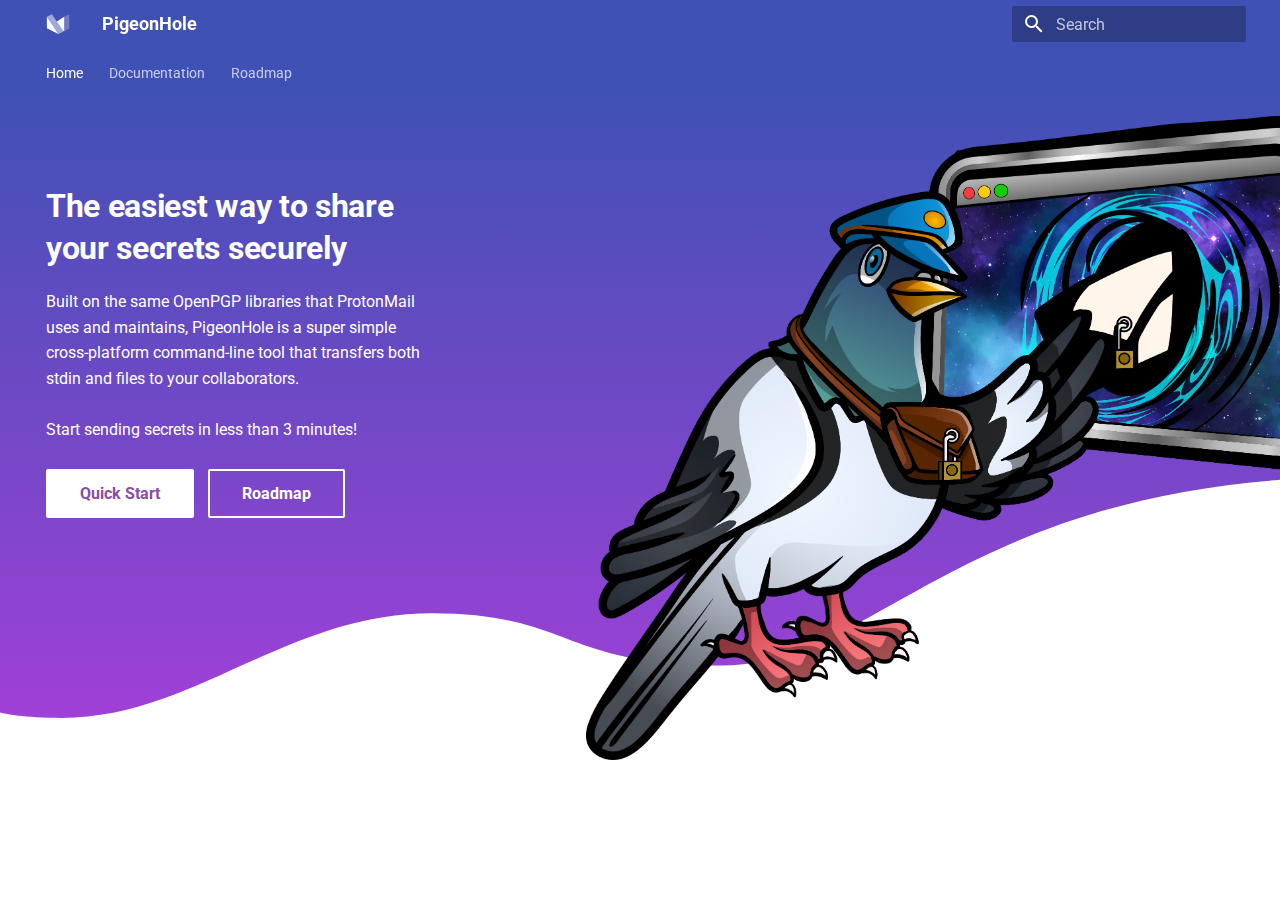
==== docs/index.html @ 8242bdcc "make publish" ====
<!doctype html><html lang=en class=no-js> <head><meta charset=utf-8><meta name=viewport content="width=device-width,initial-scale=1"><meta name=description content="Built on the same OpenPGP libraries that ProtonMail uses and maintains, PigeonHole is a super simple cross-platform command-line tool that transfers both stdin and files to your collaborators"><meta name=author content="Plane Sailing"><link href=https://test.pigeono.io/ rel=canonical><link rel=icon href=assets/favicon.png><meta name=generator content="mkdocs-1.3.0, mkdocs-material-8.3.5"><title>Sending secrets securely - PigeonHole</title><link rel=stylesheet href=assets/stylesheets/main.4a0965b7.min.css><link rel=preconnect href=https://fonts.gstatic.com crossorigin><link rel=stylesheet href="https://fonts.googleapis.com/css?family=Roboto:300,300i,400,400i,700,700i%7CRoboto+Mono:400,400i,700,700i&display=fallback"><style>:root{--md-text-font:"Roboto";--md-code-font:"Roboto Mono"}</style><script>__md_scope=new URL(".",location),__md_get=(e,_=localStorage,t=__md_scope)=>JSON.parse(_.getItem(t.pathname+"."+e)),__md_set=(e,_,t=localStorage,a=__md_scope)=>{try{t.setItem(a.pathname+"."+e,JSON.stringify(_))}catch(e){}}</script><script type=text/javascript>
  window.smartlook||(function(d) {
    var o=smartlook=function(){ o.api.push(arguments)},h=d.getElementsByTagName('head')[0];
    var c=d.createElement('script');o.api=new Array();c.async=true;c.type='text/javascript';
    c.charset='utf-8';c.src='https://web-sdk.smartlook.com/recorder.js';h.appendChild(c);
    })(document);
    smartlook('init', '8b5bb633013332c08c1abd576a83f036fb7fc806', { region: 'eu' });
</script><link rel=stylesheet href=overrides/assets/stylesheets/main.82a244a8.min.css></head> <body dir=ltr> <script>var palette=__md_get("__palette");if(palette&&"object"==typeof palette.color)for(var key of Object.keys(palette.color))document.body.setAttribute("data-md-color-"+key,palette.color[key])</script> <input class=md-toggle data-md-toggle=drawer type=checkbox id=__drawer autocomplete=off> <input class=md-toggle data-md-toggle=search type=checkbox id=__search autocomplete=off> <label class=md-overlay for=__drawer></label> <div data-md-component=skip> </div> <div data-md-component=announce> </div> <header class=md-header data-md-component=header> <nav class="md-header__inner md-grid" aria-label=Header> <a href=. title=PigeonHole class="md-header__button md-logo" aria-label=PigeonHole data-md-component=logo> <svg xmlns=http://www.w3.org/2000/svg viewbox="0 0 89 89"> <path d=M3.136,17.387l0,42.932l42.932,21.467l-42.932,-64.399Z /> <path d=M21.91,8l42.933,64.398l-18.775,9.388l-42.932,-64.399l18.774,-9.387Z style="fill-opacity: 0.5"/> <path d=M67.535,17.387l-27.262,18.156l21.878,32.818l5.384,2.691l0,-53.665Z /> <path d=M67.535,17.387l0,53.666l18.774,-9.388l0,-53.665l-18.774,9.387Z style="fill-opacity: 0.25"/> </svg> </a> <label class="md-header__button md-icon" for=__drawer> <svg xmlns=http://www.w3.org/2000/svg viewbox="0 0 24 24"><path d="M3 6h18v2H3V6m0 5h18v2H3v-2m0 5h18v2H3v-2Z"/></svg> </label> <div class=md-header__title data-md-component=header-title> <div class=md-header__ellipsis> <div class=md-header__topic> <span class=md-ellipsis> PigeonHole </span> </div> <div class=md-header__topic data-md-component=header-topic> <span class=md-ellipsis> Sending secrets securely </span> </div> </div> </div> <form class=md-header__option data-md-component=palette> </form> <label class="md-header__button md-icon" for=__search> <svg xmlns=http://www.w3.org/2000/svg viewbox="0 0 24 24"><path d="M9.5 3A6.5 6.5 0 0 1 16 9.5c0 1.61-.59 3.09-1.56 4.23l.27.27h.79l5 5-1.5 1.5-5-5v-.79l-.27-.27A6.516 6.516 0 0 1 9.5 16 6.5 6.5 0 0 1 3 9.5 6.5 6.5 0 0 1 9.5 3m0 2C7 5 5 7 5 9.5S7 14 9.5 14 14 12 14 9.5 12 5 9.5 5Z"/></svg> </label> <div class=md-search data-md-component=search role=dialog> <label class=md-search__overlay for=__search></label> <div class=md-search__inner role=search> <form class=md-search__form name=search> <input type=text class=md-search__input name=query aria-label=Search placeholder=Search autocapitalize=off autocorrect=off autocomplete=off spellcheck=false data-md-component=search-query required> <label class="md-search__icon md-icon" for=__search> <svg xmlns=http://www.w3.org/2000/svg viewbox="0 0 24 24"><path d="M9.5 3A6.5 6.5 0 0 1 16 9.5c0 1.61-.59 3.09-1.56 4.23l.27.27h.79l5 5-1.5 1.5-5-5v-.79l-.27-.27A6.516 6.516 0 0 1 9.5 16 6.5 6.5 0 0 1 3 9.5 6.5 6.5 0 0 1 9.5 3m0 2C7 5 5 7 5 9.5S7 14 9.5 14 14 12 14 9.5 12 5 9.5 5Z"/></svg> <svg xmlns=http://www.w3.org/2000/svg viewbox="0 0 24 24"><path d="M20 11v2H8l5.5 5.5-1.42 1.42L4.16 12l7.92-7.92L13.5 5.5 8 11h12Z"/></svg> </label> <nav class=md-search__options aria-label=Search> <a href=javascript:void(0) class="md-search__icon md-icon" aria-label=Share data-clipboard data-clipboard-text data-md-component=search-share tabindex=-1> <svg xmlns=http://www.w3.org/2000/svg viewbox="0 0 24 24"><path d="M18 16.08c-.76 0-1.44.3-1.96.77L8.91 12.7c.05-.23.09-.46.09-.7 0-.24-.04-.47-.09-.7l7.05-4.11c.54.5 1.25.81 2.04.81a3 3 0 0 0 3-3 3 3 0 0 0-3-3 3 3 0 0 0-3 3c0 .24.04.47.09.7L8.04 9.81C7.5 9.31 6.79 9 6 9a3 3 0 0 0-3 3 3 3 0 0 0 3 3c.79 0 1.5-.31 2.04-.81l7.12 4.15c-.05.21-.08.43-.08.66 0 1.61 1.31 2.91 2.92 2.91 1.61 0 2.92-1.3 2.92-2.91A2.92 2.92 0 0 0 18 16.08Z"/></svg> </a> <button type=reset class="md-search__icon md-icon" aria-label=Clear tabindex=-1> <svg xmlns=http://www.w3.org/2000/svg viewbox="0 0 24 24"><path d="M19 6.41 17.59 5 12 10.59 6.41 5 5 6.41 10.59 12 5 17.59 6.41 19 12 13.41 17.59 19 19 17.59 13.41 12 19 6.41Z"/></svg> </button> </nav> <div class=md-search__suggest data-md-component=search-suggest></div> </form> <div class=md-search__output> <div class=md-search__scrollwrap data-md-scrollfix> <div class=md-search-result data-md-component=search-result> <div class=md-search-result__meta> Initializing search </div> <ol class=md-search-result__list></ol> </div> </div> </div> </div> </div> </nav> </header> <div class=md-container data-md-component=container> <nav class=md-tabs aria-label=Tabs data-md-component=tabs> <div class="md-tabs__inner md-grid"> <ul class=md-tabs__list> <li class=md-tabs__item> <a href=. class="md-tabs__link md-tabs__link--active"> Home </a> </li> <li class=md-tabs__item> <a href=documentation/quick-start/ class=md-tabs__link> Documentation </a> </li> <li class=md-tabs__item> <a href=roadmap/v1/ class=md-tabs__link> Roadmap </a> </li> </ul> </div> </nav> <style>.md-header{position:initial}.md-main__inner{margin:0}.md-content{display:none}@media screen and (min-width:60em){.md-sidebar--secondary{display:none}}@media screen and (min-width:76.25em){.md-sidebar--primary{display:none}}</style> <section class=mdx-container> <div class="md-grid md-typeset"> <div class=mdx-hero> <div class=mdx-hero__image> <img src=assets/images/landing_page.png alt width=1659 height=1200 draggable=false> </div> <div class=mdx-hero__content> <h1>The easiest way to share your secrets securely</h1> <p>Built on the same OpenPGP libraries that ProtonMail uses and maintains, PigeonHole is a super simple cross-platform command-line tool that transfers both stdin and files to your collaborators. <br><br>Start sending secrets in less than 3 minutes!</p> <a href=documentation/quick-start/ title="Quick Start & Install" class="md-button md-button--primary"> Quick Start </a> <a href=roadmap/ title="Roadmap for MVP" class=md-button> Roadmap </a> </div> </div> <!-- <h2>Hello</h2> --> </div> <div> </div> </section> <main class=md-main data-md-component=main> <div class="md-main__inner md-grid"> <div class="md-sidebar md-sidebar--primary" data-md-component=sidebar data-md-type=navigation> <div class=md-sidebar__scrollwrap> <div class=md-sidebar__inner> <nav class="md-nav md-nav--primary md-nav--lifted" aria-label=Navigation data-md-level=0> <label class=md-nav__title for=__drawer> <a href=. title=PigeonHole class="md-nav__button md-logo" aria-label=PigeonHole data-md-component=logo> <svg xmlns=http://www.w3.org/2000/svg viewbox="0 0 89 89"> <path d=M3.136,17.387l0,42.932l42.932,21.467l-42.932,-64.399Z /> <path d=M21.91,8l42.933,64.398l-18.775,9.388l-42.932,-64.399l18.774,-9.387Z style="fill-opacity: 0.5"/> <path d=M67.535,17.387l-27.262,18.156l21.878,32.818l5.384,2.691l0,-53.665Z /> <path d=M67.535,17.387l0,53.666l18.774,-9.388l0,-53.665l-18.774,9.387Z style="fill-opacity: 0.25"/> </svg> </a> PigeonHole </label> <ul class=md-nav__list data-md-scrollfix> <li class="md-nav__item md-nav__item--active"> <input class="md-nav__toggle md-toggle" data-md-toggle=toc type=checkbox id=__toc> <a href=. class="md-nav__link md-nav__link--active"> Home </a> </li> <li class="md-nav__item md-nav__item--nested"> <input class="md-nav__toggle md-toggle" data-md-toggle=__nav_2 type=checkbox id=__nav_2> <label class=md-nav__link for=__nav_2> Documentation <span class="md-nav__icon md-icon"></span> </label> <nav class=md-nav aria-label=Documentation data-md-level=1> <label class=md-nav__title for=__nav_2> <span class="md-nav__icon md-icon"></span> Documentation </label> <ul class=md-nav__list data-md-scrollfix> <li class=md-nav__item> <a href=documentation/quick-start/ class=md-nav__link> Quick Start & Install </a> </li> <li class="md-nav__item md-nav__item--section md-nav__item--nested"> <input class="md-nav__toggle md-toggle" data-md-toggle=__nav_2_2 type=checkbox id=__nav_2_2> <label class=md-nav__link for=__nav_2_2> Configuration <span class="md-nav__icon md-icon"></span> </label> <nav class=md-nav aria-label=Configuration data-md-level=2> <label class=md-nav__title for=__nav_2_2> <span class="md-nav__icon md-icon"></span> Configuration </label> <ul class=md-nav__list data-md-scrollfix> <li class=md-nav__item> <a href=documentation/configuration/overview/ class=md-nav__link> Overview </a> </li> </ul> </nav> </li> <li class="md-nav__item md-nav__item--section md-nav__item--nested"> <input class="md-nav__toggle md-toggle" data-md-toggle=__nav_2_3 type=checkbox id=__nav_2_3> <label class=md-nav__link for=__nav_2_3> Security <span class="md-nav__icon md-icon"></span> </label> <nav class=md-nav aria-label=Security data-md-level=2> <label class=md-nav__title for=__nav_2_3> <span class="md-nav__icon md-icon"></span> Security </label> <ul class=md-nav__list data-md-scrollfix> <li class=md-nav__item> <a href=security/ class=md-nav__link> Security Architecture </a> </li> <li class=md-nav__item> <a href=documentation/configuration/authentication/ class=md-nav__link> Authentication </a> </li> </ul> </nav> </li> </ul> </nav> </li> <li class="md-nav__item md-nav__item--nested"> <input class="md-nav__toggle md-toggle" data-md-toggle=__nav_3 type=checkbox id=__nav_3> <label class=md-nav__link for=__nav_3> Roadmap <span class="md-nav__icon md-icon"></span> </label> <nav class=md-nav aria-label=Roadmap data-md-level=1> <label class=md-nav__title for=__nav_3> <span class="md-nav__icon md-icon"></span> Roadmap </label> <ul class=md-nav__list data-md-scrollfix> <li class=md-nav__item> <a href=roadmap/v1/ class=md-nav__link> Version 1.0.0 </a> </li> <li class=md-nav__item> <a href=roadmap/v2/ class=md-nav__link> Version 2.0.0 </a> </li> </ul> </nav> </li> </ul> </nav> </div> </div> </div> <div class="md-sidebar md-sidebar--secondary" data-md-component=sidebar data-md-type=toc> <div class=md-sidebar__scrollwrap> <div class=md-sidebar__inner> <nav class="md-nav md-nav--secondary" aria-label="Table of contents"> </nav> </div> </div> </div> <div class=md-content data-md-component=content> <article class="md-content__inner md-typeset"> </article> </div> </div> <a href=# class="md-top md-icon" data-md-component=top hidden> <svg xmlns=http://www.w3.org/2000/svg viewbox="0 0 24 24"><path d="M13 20h-2V8l-5.5 5.5-1.42-1.42L12 4.16l7.92 7.92-1.42 1.42L13 8v12Z"/></svg> Back to top </a> </main> </div> <div class=md-dialog data-md-component=dialog> <div class="md-dialog__inner md-typeset"></div> </div> <script id=__config type=application/json>{"base": ".", "features": ["content.code.annotate", "content.tooltips", "navigation.indexes", "navigation.sections", "navigation.tabs", "navigation.top", "navigation.tracking", "search.highlight", "search.share", "search.suggest", "toc.follow"], "search": "assets/javascripts/workers/search.85cb4492.min.js", "translations": {"clipboard.copied": "Copied to clipboard", "clipboard.copy": "Copy to clipboard", "search.config.lang": "en", "search.config.pipeline": "trimmer, stopWordFilter", "search.config.separator": "[\\s\\-]+", "search.placeholder": "Search", "search.result.more.one": "1 more on this page", "search.result.more.other": "# more on this page", "search.result.none": "No matching documents", "search.result.one": "1 matching document", "search.result.other": "# matching documents", "search.result.placeholder": "Type to start searching", "search.result.term.missing": "Missing", "select.version.title": "Select version"}}</script> <script src=assets/javascripts/bundle.431f3d41.min.js></script> <script src=overrides/assets/javascripts/bundle.1ff6d521.min.js></script> </body> </html>
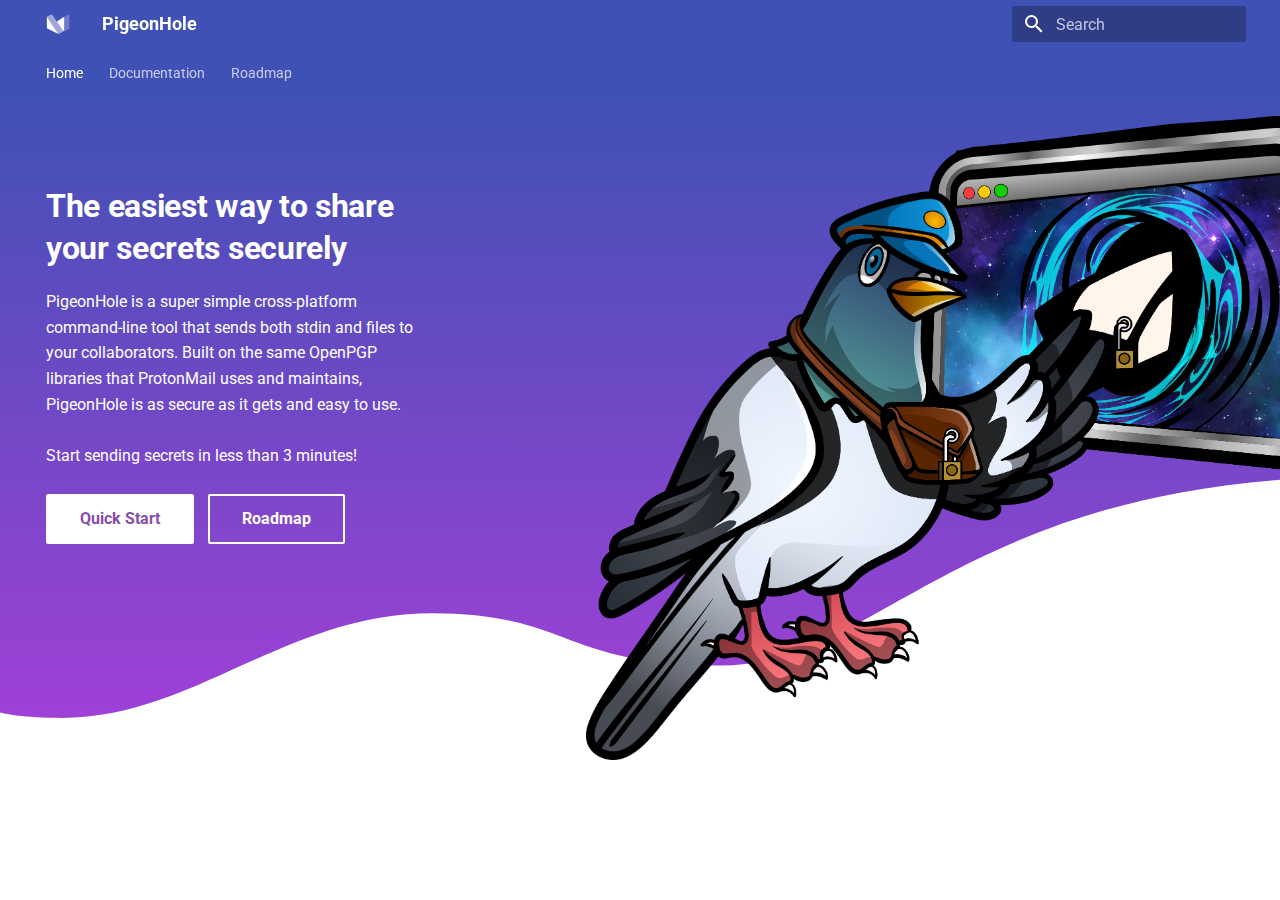
==== commit 03efc6c4: "make publish" ====
--- a/docs/index.html
+++ b/docs/index.html
@@ -1,8 +1,8 @@
-<!doctype html><html lang=en class=no-js> <head><meta charset=utf-8><meta name=viewport content="width=device-width,initial-scale=1"><meta name=description content="Built on the same OpenPGP libraries that ProtonMail uses and maintains, PigeonHole is a super simple cross-platform command-line tool that transfers both stdin and files to your collaborators"><meta name=author content="Plane Sailing"><link href=https://test.pigeono.io/ rel=canonical><link rel=icon href=assets/favicon.png><meta name=generator content="mkdocs-1.3.0, mkdocs-material-8.3.5"><title>Sending secrets securely - PigeonHole</title><link rel=stylesheet href=assets/stylesheets/main.4a0965b7.min.css><link rel=preconnect href=https://fonts.gstatic.com crossorigin><link rel=stylesheet href="https://fonts.googleapis.com/css?family=Roboto:300,300i,400,400i,700,700i%7CRoboto+Mono:400,400i,700,700i&display=fallback"><style>:root{--md-text-font:"Roboto";--md-code-font:"Roboto Mono"}</style><script>__md_scope=new URL(".",location),__md_get=(e,_=localStorage,t=__md_scope)=>JSON.parse(_.getItem(t.pathname+"."+e)),__md_set=(e,_,t=localStorage,a=__md_scope)=>{try{t.setItem(a.pathname+"."+e,JSON.stringify(_))}catch(e){}}</script><script type=text/javascript>
+<!doctype html><html lang=en class=no-js> <head><meta charset=utf-8><meta name=viewport content="width=device-width,initial-scale=1"><meta name=description content="PigeonHole is a super simple cross-platform command-line tool that sends both stdin and files to your collaborators. Built on the same OpenPGP libraries that ProtonMail uses and maintains, PigeonHole is as secure as it gets and easy to use"><meta name=author content="Plane Sailing"><link href=https://test.pigeono.io/ rel=canonical><link rel=icon href=assets/favicon.png><meta name=generator content="mkdocs-1.3.0, mkdocs-material-8.3.5"><title>Sending secrets securely - PigeonHole</title><link rel=stylesheet href=assets/stylesheets/main.4a0965b7.min.css><link rel=preconnect href=https://fonts.gstatic.com crossorigin><link rel=stylesheet href="https://fonts.googleapis.com/css?family=Roboto:300,300i,400,400i,700,700i%7CRoboto+Mono:400,400i,700,700i&display=fallback"><style>:root{--md-text-font:"Roboto";--md-code-font:"Roboto Mono"}</style><script>__md_scope=new URL(".",location),__md_get=(e,_=localStorage,t=__md_scope)=>JSON.parse(_.getItem(t.pathname+"."+e)),__md_set=(e,_,t=localStorage,a=__md_scope)=>{try{t.setItem(a.pathname+"."+e,JSON.stringify(_))}catch(e){}}</script><script type=text/javascript>
   window.smartlook||(function(d) {
     var o=smartlook=function(){ o.api.push(arguments)},h=d.getElementsByTagName('head')[0];
     var c=d.createElement('script');o.api=new Array();c.async=true;c.type='text/javascript';
     c.charset='utf-8';c.src='https://web-sdk.smartlook.com/recorder.js';h.appendChild(c);
     })(document);
     smartlook('init', '8b5bb633013332c08c1abd576a83f036fb7fc806', { region: 'eu' });
-</script><link rel=stylesheet href=overrides/assets/stylesheets/main.82a244a8.min.css></head> <body dir=ltr> <script>var palette=__md_get("__palette");if(palette&&"object"==typeof palette.color)for(var key of Object.keys(palette.color))document.body.setAttribute("data-md-color-"+key,palette.color[key])</script> <input class=md-toggle data-md-toggle=drawer type=checkbox id=__drawer autocomplete=off> <input class=md-toggle data-md-toggle=search type=checkbox id=__search autocomplete=off> <label class=md-overlay for=__drawer></label> <div data-md-component=skip> </div> <div data-md-component=announce> </div> <header class=md-header data-md-component=header> <nav class="md-header__inner md-grid" aria-label=Header> <a href=. title=PigeonHole class="md-header__button md-logo" aria-label=PigeonHole data-md-component=logo> <svg xmlns=http://www.w3.org/2000/svg viewbox="0 0 89 89"> <path d=M3.136,17.387l0,42.932l42.932,21.467l-42.932,-64.399Z /> <path d=M21.91,8l42.933,64.398l-18.775,9.388l-42.932,-64.399l18.774,-9.387Z style="fill-opacity: 0.5"/> <path d=M67.535,17.387l-27.262,18.156l21.878,32.818l5.384,2.691l0,-53.665Z /> <path d=M67.535,17.387l0,53.666l18.774,-9.388l0,-53.665l-18.774,9.387Z style="fill-opacity: 0.25"/> </svg> </a> <label class="md-header__button md-icon" for=__drawer> <svg xmlns=http://www.w3.org/2000/svg viewbox="0 0 24 24"><path d="M3 6h18v2H3V6m0 5h18v2H3v-2m0 5h18v2H3v-2Z"/></svg> </label> <div class=md-header__title data-md-component=header-title> <div class=md-header__ellipsis> <div class=md-header__topic> <span class=md-ellipsis> PigeonHole </span> </div> <div class=md-header__topic data-md-component=header-topic> <span class=md-ellipsis> Sending secrets securely </span> </div> </div> </div> <form class=md-header__option data-md-component=palette> </form> <label class="md-header__button md-icon" for=__search> <svg xmlns=http://www.w3.org/2000/svg viewbox="0 0 24 24"><path d="M9.5 3A6.5 6.5 0 0 1 16 9.5c0 1.61-.59 3.09-1.56 4.23l.27.27h.79l5 5-1.5 1.5-5-5v-.79l-.27-.27A6.516 6.516 0 0 1 9.5 16 6.5 6.5 0 0 1 3 9.5 6.5 6.5 0 0 1 9.5 3m0 2C7 5 5 7 5 9.5S7 14 9.5 14 14 12 14 9.5 12 5 9.5 5Z"/></svg> </label> <div class=md-search data-md-component=search role=dialog> <label class=md-search__overlay for=__search></label> <div class=md-search__inner role=search> <form class=md-search__form name=search> <input type=text class=md-search__input name=query aria-label=Search placeholder=Search autocapitalize=off autocorrect=off autocomplete=off spellcheck=false data-md-component=search-query required> <label class="md-search__icon md-icon" for=__search> <svg xmlns=http://www.w3.org/2000/svg viewbox="0 0 24 24"><path d="M9.5 3A6.5 6.5 0 0 1 16 9.5c0 1.61-.59 3.09-1.56 4.23l.27.27h.79l5 5-1.5 1.5-5-5v-.79l-.27-.27A6.516 6.516 0 0 1 9.5 16 6.5 6.5 0 0 1 3 9.5 6.5 6.5 0 0 1 9.5 3m0 2C7 5 5 7 5 9.5S7 14 9.5 14 14 12 14 9.5 12 5 9.5 5Z"/></svg> <svg xmlns=http://www.w3.org/2000/svg viewbox="0 0 24 24"><path d="M20 11v2H8l5.5 5.5-1.42 1.42L4.16 12l7.92-7.92L13.5 5.5 8 11h12Z"/></svg> </label> <nav class=md-search__options aria-label=Search> <a href=javascript:void(0) class="md-search__icon md-icon" aria-label=Share data-clipboard data-clipboard-text data-md-component=search-share tabindex=-1> <svg xmlns=http://www.w3.org/2000/svg viewbox="0 0 24 24"><path d="M18 16.08c-.76 0-1.44.3-1.96.77L8.91 12.7c.05-.23.09-.46.09-.7 0-.24-.04-.47-.09-.7l7.05-4.11c.54.5 1.25.81 2.04.81a3 3 0 0 0 3-3 3 3 0 0 0-3-3 3 3 0 0 0-3 3c0 .24.04.47.09.7L8.04 9.81C7.5 9.31 6.79 9 6 9a3 3 0 0 0-3 3 3 3 0 0 0 3 3c.79 0 1.5-.31 2.04-.81l7.12 4.15c-.05.21-.08.43-.08.66 0 1.61 1.31 2.91 2.92 2.91 1.61 0 2.92-1.3 2.92-2.91A2.92 2.92 0 0 0 18 16.08Z"/></svg> </a> <button type=reset class="md-search__icon md-icon" aria-label=Clear tabindex=-1> <svg xmlns=http://www.w3.org/2000/svg viewbox="0 0 24 24"><path d="M19 6.41 17.59 5 12 10.59 6.41 5 5 6.41 10.59 12 5 17.59 6.41 19 12 13.41 17.59 19 19 17.59 13.41 12 19 6.41Z"/></svg> </button> </nav> <div class=md-search__suggest data-md-component=search-suggest></div> </form> <div class=md-search__output> <div class=md-search__scrollwrap data-md-scrollfix> <div class=md-search-result data-md-component=search-result> <div class=md-search-result__meta> Initializing search </div> <ol class=md-search-result__list></ol> </div> </div> </div> </div> </div> </nav> </header> <div class=md-container data-md-component=container> <nav class=md-tabs aria-label=Tabs data-md-component=tabs> <div class="md-tabs__inner md-grid"> <ul class=md-tabs__list> <li class=md-tabs__item> <a href=. class="md-tabs__link md-tabs__link--active"> Home </a> </li> <li class=md-tabs__item> <a href=documentation/quick-start/ class=md-tabs__link> Documentation </a> </li> <li class=md-tabs__item> <a href=roadmap/v1/ class=md-tabs__link> Roadmap </a> </li> </ul> </div> </nav> <style>.md-header{position:initial}.md-main__inner{margin:0}.md-content{display:none}@media screen and (min-width:60em){.md-sidebar--secondary{display:none}}@media screen and (min-width:76.25em){.md-sidebar--primary{display:none}}</style> <section class=mdx-container> <div class="md-grid md-typeset"> <div class=mdx-hero> <div class=mdx-hero__image> <img src=assets/images/landing_page.png alt width=1659 height=1200 draggable=false> </div> <div class=mdx-hero__content> <h1>The easiest way to share your secrets securely</h1> <p>Built on the same OpenPGP libraries that ProtonMail uses and maintains, PigeonHole is a super simple cross-platform command-line tool that transfers both stdin and files to your collaborators. <br><br>Start sending secrets in less than 3 minutes!</p> <a href=documentation/quick-start/ title="Quick Start & Install" class="md-button md-button--primary"> Quick Start </a> <a href=roadmap/ title="Roadmap for MVP" class=md-button> Roadmap </a> </div> </div> <!-- <h2>Hello</h2> --> </div> <div> </div> </section> <main class=md-main data-md-component=main> <div class="md-main__inner md-grid"> <div class="md-sidebar md-sidebar--primary" data-md-component=sidebar data-md-type=navigation> <div class=md-sidebar__scrollwrap> <div class=md-sidebar__inner> <nav class="md-nav md-nav--primary md-nav--lifted" aria-label=Navigation data-md-level=0> <label class=md-nav__title for=__drawer> <a href=. title=PigeonHole class="md-nav__button md-logo" aria-label=PigeonHole data-md-component=logo> <svg xmlns=http://www.w3.org/2000/svg viewbox="0 0 89 89"> <path d=M3.136,17.387l0,42.932l42.932,21.467l-42.932,-64.399Z /> <path d=M21.91,8l42.933,64.398l-18.775,9.388l-42.932,-64.399l18.774,-9.387Z style="fill-opacity: 0.5"/> <path d=M67.535,17.387l-27.262,18.156l21.878,32.818l5.384,2.691l0,-53.665Z /> <path d=M67.535,17.387l0,53.666l18.774,-9.388l0,-53.665l-18.774,9.387Z style="fill-opacity: 0.25"/> </svg> </a> PigeonHole </label> <ul class=md-nav__list data-md-scrollfix> <li class="md-nav__item md-nav__item--active"> <input class="md-nav__toggle md-toggle" data-md-toggle=toc type=checkbox id=__toc> <a href=. class="md-nav__link md-nav__link--active"> Home </a> </li> <li class="md-nav__item md-nav__item--nested"> <input class="md-nav__toggle md-toggle" data-md-toggle=__nav_2 type=checkbox id=__nav_2> <label class=md-nav__link for=__nav_2> Documentation <span class="md-nav__icon md-icon"></span> </label> <nav class=md-nav aria-label=Documentation data-md-level=1> <label class=md-nav__title for=__nav_2> <span class="md-nav__icon md-icon"></span> Documentation </label> <ul class=md-nav__list data-md-scrollfix> <li class=md-nav__item> <a href=documentation/quick-start/ class=md-nav__link> Quick Start & Install </a> </li> <li class="md-nav__item md-nav__item--section md-nav__item--nested"> <input class="md-nav__toggle md-toggle" data-md-toggle=__nav_2_2 type=checkbox id=__nav_2_2> <label class=md-nav__link for=__nav_2_2> Configuration <span class="md-nav__icon md-icon"></span> </label> <nav class=md-nav aria-label=Configuration data-md-level=2> <label class=md-nav__title for=__nav_2_2> <span class="md-nav__icon md-icon"></span> Configuration </label> <ul class=md-nav__list data-md-scrollfix> <li class=md-nav__item> <a href=documentation/configuration/overview/ class=md-nav__link> Overview </a> </li> </ul> </nav> </li> <li class="md-nav__item md-nav__item--section md-nav__item--nested"> <input class="md-nav__toggle md-toggle" data-md-toggle=__nav_2_3 type=checkbox id=__nav_2_3> <label class=md-nav__link for=__nav_2_3> Security <span class="md-nav__icon md-icon"></span> </label> <nav class=md-nav aria-label=Security data-md-level=2> <label class=md-nav__title for=__nav_2_3> <span class="md-nav__icon md-icon"></span> Security </label> <ul class=md-nav__list data-md-scrollfix> <li class=md-nav__item> <a href=security/ class=md-nav__link> Security Architecture </a> </li> <li class=md-nav__item> <a href=documentation/configuration/authentication/ class=md-nav__link> Authentication </a> </li> </ul> </nav> </li> </ul> </nav> </li> <li class="md-nav__item md-nav__item--nested"> <input class="md-nav__toggle md-toggle" data-md-toggle=__nav_3 type=checkbox id=__nav_3> <label class=md-nav__link for=__nav_3> Roadmap <span class="md-nav__icon md-icon"></span> </label> <nav class=md-nav aria-label=Roadmap data-md-level=1> <label class=md-nav__title for=__nav_3> <span class="md-nav__icon md-icon"></span> Roadmap </label> <ul class=md-nav__list data-md-scrollfix> <li class=md-nav__item> <a href=roadmap/v1/ class=md-nav__link> Version 1.0.0 </a> </li> <li class=md-nav__item> <a href=roadmap/v2/ class=md-nav__link> Version 2.0.0 </a> </li> </ul> </nav> </li> </ul> </nav> </div> </div> </div> <div class="md-sidebar md-sidebar--secondary" data-md-component=sidebar data-md-type=toc> <div class=md-sidebar__scrollwrap> <div class=md-sidebar__inner> <nav class="md-nav md-nav--secondary" aria-label="Table of contents"> </nav> </div> </div> </div> <div class=md-content data-md-component=content> <article class="md-content__inner md-typeset"> </article> </div> </div> <a href=# class="md-top md-icon" data-md-component=top hidden> <svg xmlns=http://www.w3.org/2000/svg viewbox="0 0 24 24"><path d="M13 20h-2V8l-5.5 5.5-1.42-1.42L12 4.16l7.92 7.92-1.42 1.42L13 8v12Z"/></svg> Back to top </a> </main> </div> <div class=md-dialog data-md-component=dialog> <div class="md-dialog__inner md-typeset"></div> </div> <script id=__config type=application/json>{"base": ".", "features": ["content.code.annotate", "content.tooltips", "navigation.indexes", "navigation.sections", "navigation.tabs", "navigation.top", "navigation.tracking", "search.highlight", "search.share", "search.suggest", "toc.follow"], "search": "assets/javascripts/workers/search.85cb4492.min.js", "translations": {"clipboard.copied": "Copied to clipboard", "clipboard.copy": "Copy to clipboard", "search.config.lang": "en", "search.config.pipeline": "trimmer, stopWordFilter", "search.config.separator": "[\\s\\-]+", "search.placeholder": "Search", "search.result.more.one": "1 more on this page", "search.result.more.other": "# more on this page", "search.result.none": "No matching documents", "search.result.one": "1 matching document", "search.result.other": "# matching documents", "search.result.placeholder": "Type to start searching", "search.result.term.missing": "Missing", "select.version.title": "Select version"}}</script> <script src=assets/javascripts/bundle.431f3d41.min.js></script> <script src=overrides/assets/javascripts/bundle.1ff6d521.min.js></script> </body> </html>+</script><link rel=stylesheet href=overrides/assets/stylesheets/main.82a244a8.min.css></head> <body dir=ltr> <script>var palette=__md_get("__palette");if(palette&&"object"==typeof palette.color)for(var key of Object.keys(palette.color))document.body.setAttribute("data-md-color-"+key,palette.color[key])</script> <input class=md-toggle data-md-toggle=drawer type=checkbox id=__drawer autocomplete=off> <input class=md-toggle data-md-toggle=search type=checkbox id=__search autocomplete=off> <label class=md-overlay for=__drawer></label> <div data-md-component=skip> </div> <div data-md-component=announce> </div> <header class=md-header data-md-component=header> <nav class="md-header__inner md-grid" aria-label=Header> <a href=. title=PigeonHole class="md-header__button md-logo" aria-label=PigeonHole data-md-component=logo> <svg xmlns=http://www.w3.org/2000/svg viewbox="0 0 89 89"> <path d=M3.136,17.387l0,42.932l42.932,21.467l-42.932,-64.399Z /> <path d=M21.91,8l42.933,64.398l-18.775,9.388l-42.932,-64.399l18.774,-9.387Z style="fill-opacity: 0.5"/> <path d=M67.535,17.387l-27.262,18.156l21.878,32.818l5.384,2.691l0,-53.665Z /> <path d=M67.535,17.387l0,53.666l18.774,-9.388l0,-53.665l-18.774,9.387Z style="fill-opacity: 0.25"/> </svg> </a> <label class="md-header__button md-icon" for=__drawer> <svg xmlns=http://www.w3.org/2000/svg viewbox="0 0 24 24"><path d="M3 6h18v2H3V6m0 5h18v2H3v-2m0 5h18v2H3v-2Z"/></svg> </label> <div class=md-header__title data-md-component=header-title> <div class=md-header__ellipsis> <div class=md-header__topic> <span class=md-ellipsis> PigeonHole </span> </div> <div class=md-header__topic data-md-component=header-topic> <span class=md-ellipsis> Sending secrets securely </span> </div> </div> </div> <form class=md-header__option data-md-component=palette> </form> <label class="md-header__button md-icon" for=__search> <svg xmlns=http://www.w3.org/2000/svg viewbox="0 0 24 24"><path d="M9.5 3A6.5 6.5 0 0 1 16 9.5c0 1.61-.59 3.09-1.56 4.23l.27.27h.79l5 5-1.5 1.5-5-5v-.79l-.27-.27A6.516 6.516 0 0 1 9.5 16 6.5 6.5 0 0 1 3 9.5 6.5 6.5 0 0 1 9.5 3m0 2C7 5 5 7 5 9.5S7 14 9.5 14 14 12 14 9.5 12 5 9.5 5Z"/></svg> </label> <div class=md-search data-md-component=search role=dialog> <label class=md-search__overlay for=__search></label> <div class=md-search__inner role=search> <form class=md-search__form name=search> <input type=text class=md-search__input name=query aria-label=Search placeholder=Search autocapitalize=off autocorrect=off autocomplete=off spellcheck=false data-md-component=search-query required> <label class="md-search__icon md-icon" for=__search> <svg xmlns=http://www.w3.org/2000/svg viewbox="0 0 24 24"><path d="M9.5 3A6.5 6.5 0 0 1 16 9.5c0 1.61-.59 3.09-1.56 4.23l.27.27h.79l5 5-1.5 1.5-5-5v-.79l-.27-.27A6.516 6.516 0 0 1 9.5 16 6.5 6.5 0 0 1 3 9.5 6.5 6.5 0 0 1 9.5 3m0 2C7 5 5 7 5 9.5S7 14 9.5 14 14 12 14 9.5 12 5 9.5 5Z"/></svg> <svg xmlns=http://www.w3.org/2000/svg viewbox="0 0 24 24"><path d="M20 11v2H8l5.5 5.5-1.42 1.42L4.16 12l7.92-7.92L13.5 5.5 8 11h12Z"/></svg> </label> <nav class=md-search__options aria-label=Search> <a href=javascript:void(0) class="md-search__icon md-icon" aria-label=Share data-clipboard data-clipboard-text data-md-component=search-share tabindex=-1> <svg xmlns=http://www.w3.org/2000/svg viewbox="0 0 24 24"><path d="M18 16.08c-.76 0-1.44.3-1.96.77L8.91 12.7c.05-.23.09-.46.09-.7 0-.24-.04-.47-.09-.7l7.05-4.11c.54.5 1.25.81 2.04.81a3 3 0 0 0 3-3 3 3 0 0 0-3-3 3 3 0 0 0-3 3c0 .24.04.47.09.7L8.04 9.81C7.5 9.31 6.79 9 6 9a3 3 0 0 0-3 3 3 3 0 0 0 3 3c.79 0 1.5-.31 2.04-.81l7.12 4.15c-.05.21-.08.43-.08.66 0 1.61 1.31 2.91 2.92 2.91 1.61 0 2.92-1.3 2.92-2.91A2.92 2.92 0 0 0 18 16.08Z"/></svg> </a> <button type=reset class="md-search__icon md-icon" aria-label=Clear tabindex=-1> <svg xmlns=http://www.w3.org/2000/svg viewbox="0 0 24 24"><path d="M19 6.41 17.59 5 12 10.59 6.41 5 5 6.41 10.59 12 5 17.59 6.41 19 12 13.41 17.59 19 19 17.59 13.41 12 19 6.41Z"/></svg> </button> </nav> <div class=md-search__suggest data-md-component=search-suggest></div> </form> <div class=md-search__output> <div class=md-search__scrollwrap data-md-scrollfix> <div class=md-search-result data-md-component=search-result> <div class=md-search-result__meta> Initializing search </div> <ol class=md-search-result__list></ol> </div> </div> </div> </div> </div> </nav> </header> <div class=md-container data-md-component=container> <nav class=md-tabs aria-label=Tabs data-md-component=tabs> <div class="md-tabs__inner md-grid"> <ul class=md-tabs__list> <li class=md-tabs__item> <a href=. class="md-tabs__link md-tabs__link--active"> Home </a> </li> <li class=md-tabs__item> <a href=documentation/quick-start/ class=md-tabs__link> Documentation </a> </li> <li class=md-tabs__item> <a href=roadmap/v1/ class=md-tabs__link> Roadmap </a> </li> </ul> </div> </nav> <style>.md-header{position:initial}.md-main__inner{margin:0}.md-content{display:none}@media screen and (min-width:60em){.md-sidebar--secondary{display:none}}@media screen and (min-width:76.25em){.md-sidebar--primary{display:none}}</style> <section class=mdx-container> <div class="md-grid md-typeset"> <div class=mdx-hero> <div class=mdx-hero__image> <img src=assets/images/landing_page.png alt width=1659 height=1200 draggable=false> </div> <div class=mdx-hero__content> <h1>The easiest way to share your secrets securely</h1> <p>PigeonHole is a super simple cross-platform command-line tool that sends both stdin and files to your collaborators. Built on the same OpenPGP libraries that ProtonMail uses and maintains, PigeonHole is as secure as it gets and easy to use. <br><br>Start sending secrets in less than 3 minutes!</p> <a href=documentation/quick-start/ title="Quick Start & Install" class="md-button md-button--primary"> Quick Start </a> <a href=roadmap/ title="Roadmap for MVP" class=md-button> Roadmap </a> </div> </div> <!-- <h2>Hello</h2> --> </div> <div> </div> </section> <main class=md-main data-md-component=main> <div class="md-main__inner md-grid"> <div class="md-sidebar md-sidebar--primary" data-md-component=sidebar data-md-type=navigation> <div class=md-sidebar__scrollwrap> <div class=md-sidebar__inner> <nav class="md-nav md-nav--primary md-nav--lifted" aria-label=Navigation data-md-level=0> <label class=md-nav__title for=__drawer> <a href=. title=PigeonHole class="md-nav__button md-logo" aria-label=PigeonHole data-md-component=logo> <svg xmlns=http://www.w3.org/2000/svg viewbox="0 0 89 89"> <path d=M3.136,17.387l0,42.932l42.932,21.467l-42.932,-64.399Z /> <path d=M21.91,8l42.933,64.398l-18.775,9.388l-42.932,-64.399l18.774,-9.387Z style="fill-opacity: 0.5"/> <path d=M67.535,17.387l-27.262,18.156l21.878,32.818l5.384,2.691l0,-53.665Z /> <path d=M67.535,17.387l0,53.666l18.774,-9.388l0,-53.665l-18.774,9.387Z style="fill-opacity: 0.25"/> </svg> </a> PigeonHole </label> <ul class=md-nav__list data-md-scrollfix> <li class="md-nav__item md-nav__item--active"> <input class="md-nav__toggle md-toggle" data-md-toggle=toc type=checkbox id=__toc> <a href=. class="md-nav__link md-nav__link--active"> Home </a> </li> <li class="md-nav__item md-nav__item--nested"> <input class="md-nav__toggle md-toggle" data-md-toggle=__nav_2 type=checkbox id=__nav_2> <label class=md-nav__link for=__nav_2> Documentation <span class="md-nav__icon md-icon"></span> </label> <nav class=md-nav aria-label=Documentation data-md-level=1> <label class=md-nav__title for=__nav_2> <span class="md-nav__icon md-icon"></span> Documentation </label> <ul class=md-nav__list data-md-scrollfix> <li class=md-nav__item> <a href=documentation/quick-start/ class=md-nav__link> Quick Start & Install </a> </li> <li class="md-nav__item md-nav__item--section md-nav__item--nested"> <input class="md-nav__toggle md-toggle" data-md-toggle=__nav_2_2 type=checkbox id=__nav_2_2> <label class=md-nav__link for=__nav_2_2> Configuration <span class="md-nav__icon md-icon"></span> </label> <nav class=md-nav aria-label=Configuration data-md-level=2> <label class=md-nav__title for=__nav_2_2> <span class="md-nav__icon md-icon"></span> Configuration </label> <ul class=md-nav__list data-md-scrollfix> <li class=md-nav__item> <a href=documentation/configuration/overview/ class=md-nav__link> Overview </a> </li> </ul> </nav> </li> <li class="md-nav__item md-nav__item--section md-nav__item--nested"> <input class="md-nav__toggle md-toggle" data-md-toggle=__nav_2_3 type=checkbox id=__nav_2_3> <label class=md-nav__link for=__nav_2_3> Security <span class="md-nav__icon md-icon"></span> </label> <nav class=md-nav aria-label=Security data-md-level=2> <label class=md-nav__title for=__nav_2_3> <span class="md-nav__icon md-icon"></span> Security </label> <ul class=md-nav__list data-md-scrollfix> <li class=md-nav__item> <a href=security/ class=md-nav__link> Security Architecture </a> </li> <li class=md-nav__item> <a href=documentation/configuration/authentication/ class=md-nav__link> Authentication </a> </li> </ul> </nav> </li> </ul> </nav> </li> <li class="md-nav__item md-nav__item--nested"> <input class="md-nav__toggle md-toggle" data-md-toggle=__nav_3 type=checkbox id=__nav_3> <label class=md-nav__link for=__nav_3> Roadmap <span class="md-nav__icon md-icon"></span> </label> <nav class=md-nav aria-label=Roadmap data-md-level=1> <label class=md-nav__title for=__nav_3> <span class="md-nav__icon md-icon"></span> Roadmap </label> <ul class=md-nav__list data-md-scrollfix> <li class=md-nav__item> <a href=roadmap/v1/ class=md-nav__link> Version 1.0.0 </a> </li> <li class=md-nav__item> <a href=roadmap/v2/ class=md-nav__link> Version 2.0.0 </a> </li> </ul> </nav> </li> </ul> </nav> </div> </div> </div> <div class="md-sidebar md-sidebar--secondary" data-md-component=sidebar data-md-type=toc> <div class=md-sidebar__scrollwrap> <div class=md-sidebar__inner> <nav class="md-nav md-nav--secondary" aria-label="Table of contents"> </nav> </div> </div> </div> <div class=md-content data-md-component=content> <article class="md-content__inner md-typeset"> </article> </div> </div> <a href=# class="md-top md-icon" data-md-component=top hidden> <svg xmlns=http://www.w3.org/2000/svg viewbox="0 0 24 24"><path d="M13 20h-2V8l-5.5 5.5-1.42-1.42L12 4.16l7.92 7.92-1.42 1.42L13 8v12Z"/></svg> Back to top </a> </main> </div> <div class=md-dialog data-md-component=dialog> <div class="md-dialog__inner md-typeset"></div> </div> <script id=__config type=application/json>{"base": ".", "features": ["content.code.annotate", "content.tooltips", "navigation.indexes", "navigation.sections", "navigation.tabs", "navigation.top", "navigation.tracking", "search.highlight", "search.share", "search.suggest", "toc.follow"], "search": "assets/javascripts/workers/search.85cb4492.min.js", "translations": {"clipboard.copied": "Copied to clipboard", "clipboard.copy": "Copy to clipboard", "search.config.lang": "en", "search.config.pipeline": "trimmer, stopWordFilter", "search.config.separator": "[\\s\\-]+", "search.placeholder": "Search", "search.result.more.one": "1 more on this page", "search.result.more.other": "# more on this page", "search.result.none": "No matching documents", "search.result.one": "1 matching document", "search.result.other": "# matching documents", "search.result.placeholder": "Type to start searching", "search.result.term.missing": "Missing", "select.version.title": "Select version"}}</script> <script src=assets/javascripts/bundle.431f3d41.min.js></script> <script src=overrides/assets/javascripts/bundle.1ff6d521.min.js></script> </body> </html>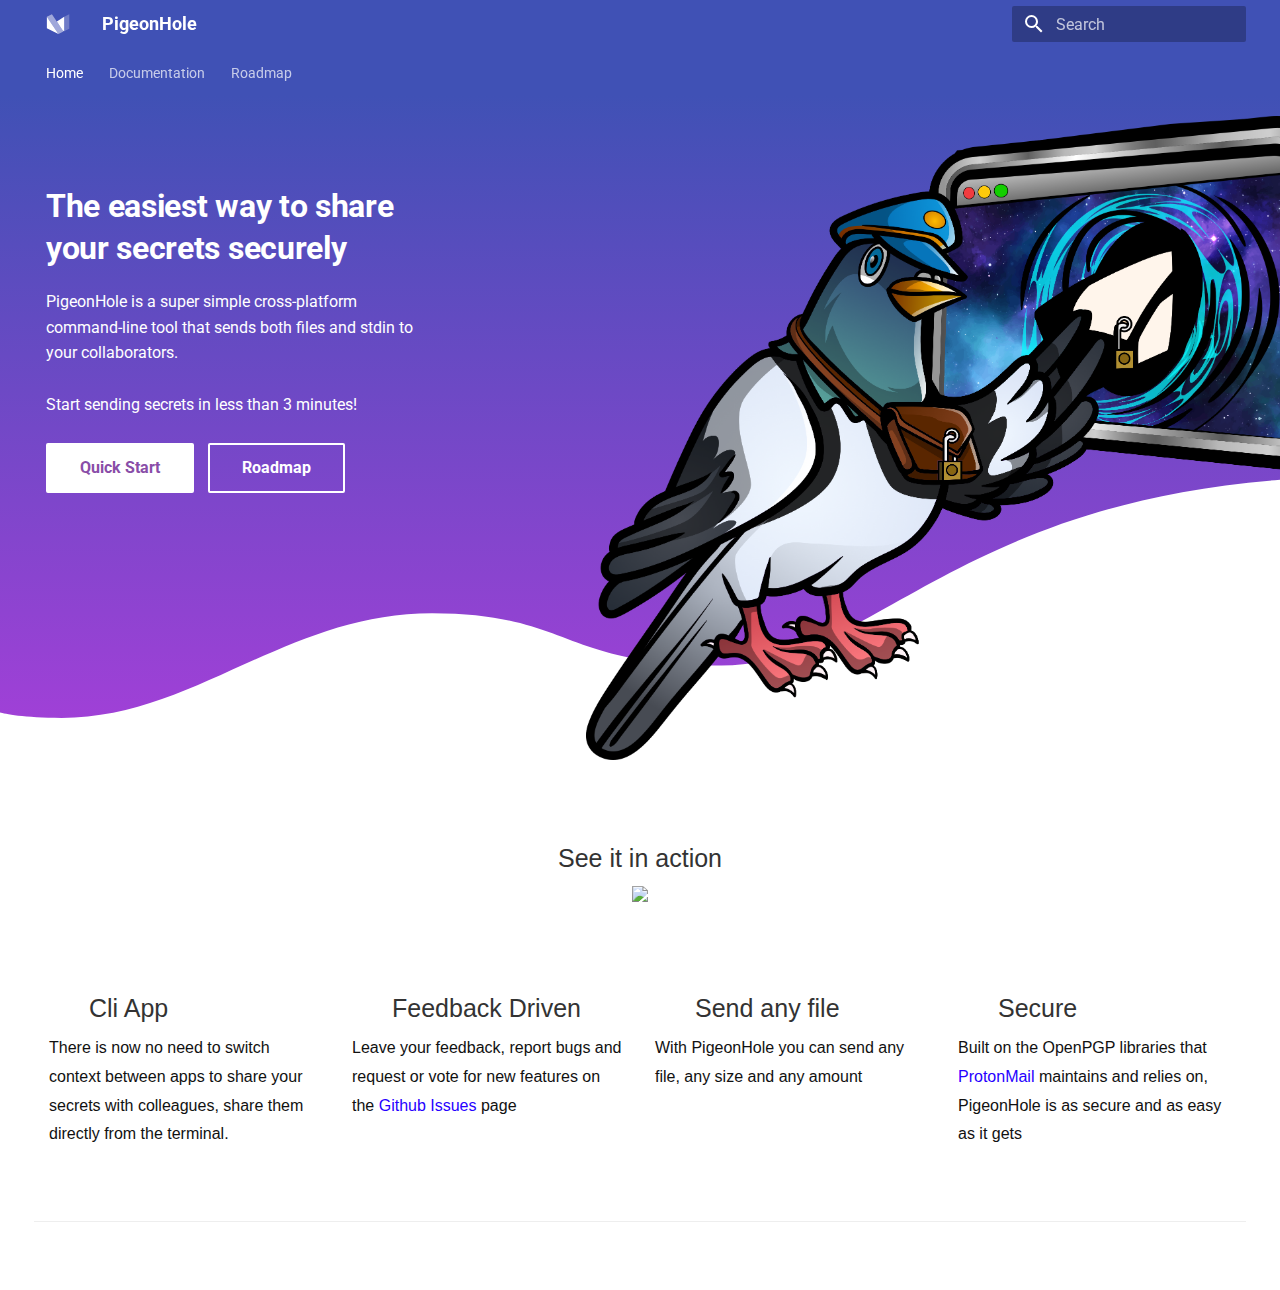
==== commit 12c18c6b: "make publish" ====
--- a/docs/index.html
+++ b/docs/index.html
@@ -1,8 +1,234 @@
-<!doctype html><html lang=en class=no-js> <head><meta charset=utf-8><meta name=viewport content="width=device-width,initial-scale=1"><meta name=description content="PigeonHole is a super simple cross-platform command-line tool that sends both stdin and files to your collaborators. Built on the same OpenPGP libraries that ProtonMail uses and maintains, PigeonHole is as secure as it gets and easy to use"><meta name=author content="Plane Sailing"><link href=https://test.pigeono.io/ rel=canonical><link rel=icon href=assets/favicon.png><meta name=generator content="mkdocs-1.3.0, mkdocs-material-8.3.5"><title>Sending secrets securely - PigeonHole</title><link rel=stylesheet href=assets/stylesheets/main.4a0965b7.min.css><link rel=preconnect href=https://fonts.gstatic.com crossorigin><link rel=stylesheet href="https://fonts.googleapis.com/css?family=Roboto:300,300i,400,400i,700,700i%7CRoboto+Mono:400,400i,700,700i&display=fallback"><style>:root{--md-text-font:"Roboto";--md-code-font:"Roboto Mono"}</style><script>__md_scope=new URL(".",location),__md_get=(e,_=localStorage,t=__md_scope)=>JSON.parse(_.getItem(t.pathname+"."+e)),__md_set=(e,_,t=localStorage,a=__md_scope)=>{try{t.setItem(a.pathname+"."+e,JSON.stringify(_))}catch(e){}}</script><script type=text/javascript>
+<!doctype html><html lang=en class=no-js> <head><link rel=stylesheet href=https://static.snoweb.io/snowebsvg/dist/css/themes-0.0.129.css><link rel=stylesheet href=https://static.snoweb.io/snowebsvg/dist/css/themesauto-0.0.129.css><meta charset=utf-8><meta name=viewport content="width=device-width,initial-scale=1"><meta name=description content="PigeonHole is a super simple cross-platform command-line tool that sends both files and stdin to your collaborators"><meta name=author content="Plane Sailing"><link href=https://test.pigeono.io/ rel=canonical><link rel=icon href=assets/favicon.png><meta name=generator content="mkdocs-1.3.0, mkdocs-material-8.3.5"><title>Sending secrets securely - PigeonHole</title><link rel=stylesheet href=assets/stylesheets/main.4a0965b7.min.css><link rel=preconnect href=https://fonts.gstatic.com crossorigin><link rel=stylesheet href="https://fonts.googleapis.com/css?family=Roboto:300,300i,400,400i,700,700i%7CRoboto+Mono:400,400i,700,700i&display=fallback"><style>:root{--md-text-font:"Roboto";--md-code-font:"Roboto Mono"}</style><script>__md_scope=new URL(".",location),__md_get=(e,_=localStorage,t=__md_scope)=>JSON.parse(_.getItem(t.pathname+"."+e)),__md_set=(e,_,t=localStorage,a=__md_scope)=>{try{t.setItem(a.pathname+"."+e,JSON.stringify(_))}catch(e){}}</script><script type=text/javascript>
   window.smartlook||(function(d) {
     var o=smartlook=function(){ o.api.push(arguments)},h=d.getElementsByTagName('head')[0];
     var c=d.createElement('script');o.api=new Array();c.async=true;c.type='text/javascript';
     c.charset='utf-8';c.src='https://web-sdk.smartlook.com/recorder.js';h.appendChild(c);
     })(document);
     smartlook('init', '8b5bb633013332c08c1abd576a83f036fb7fc806', { region: 'eu' });
-</script><link rel=stylesheet href=overrides/assets/stylesheets/main.82a244a8.min.css></head> <body dir=ltr> <script>var palette=__md_get("__palette");if(palette&&"object"==typeof palette.color)for(var key of Object.keys(palette.color))document.body.setAttribute("data-md-color-"+key,palette.color[key])</script> <input class=md-toggle data-md-toggle=drawer type=checkbox id=__drawer autocomplete=off> <input class=md-toggle data-md-toggle=search type=checkbox id=__search autocomplete=off> <label class=md-overlay for=__drawer></label> <div data-md-component=skip> </div> <div data-md-component=announce> </div> <header class=md-header data-md-component=header> <nav class="md-header__inner md-grid" aria-label=Header> <a href=. title=PigeonHole class="md-header__button md-logo" aria-label=PigeonHole data-md-component=logo> <svg xmlns=http://www.w3.org/2000/svg viewbox="0 0 89 89"> <path d=M3.136,17.387l0,42.932l42.932,21.467l-42.932,-64.399Z /> <path d=M21.91,8l42.933,64.398l-18.775,9.388l-42.932,-64.399l18.774,-9.387Z style="fill-opacity: 0.5"/> <path d=M67.535,17.387l-27.262,18.156l21.878,32.818l5.384,2.691l0,-53.665Z /> <path d=M67.535,17.387l0,53.666l18.774,-9.388l0,-53.665l-18.774,9.387Z style="fill-opacity: 0.25"/> </svg> </a> <label class="md-header__button md-icon" for=__drawer> <svg xmlns=http://www.w3.org/2000/svg viewbox="0 0 24 24"><path d="M3 6h18v2H3V6m0 5h18v2H3v-2m0 5h18v2H3v-2Z"/></svg> </label> <div class=md-header__title data-md-component=header-title> <div class=md-header__ellipsis> <div class=md-header__topic> <span class=md-ellipsis> PigeonHole </span> </div> <div class=md-header__topic data-md-component=header-topic> <span class=md-ellipsis> Sending secrets securely </span> </div> </div> </div> <form class=md-header__option data-md-component=palette> </form> <label class="md-header__button md-icon" for=__search> <svg xmlns=http://www.w3.org/2000/svg viewbox="0 0 24 24"><path d="M9.5 3A6.5 6.5 0 0 1 16 9.5c0 1.61-.59 3.09-1.56 4.23l.27.27h.79l5 5-1.5 1.5-5-5v-.79l-.27-.27A6.516 6.516 0 0 1 9.5 16 6.5 6.5 0 0 1 3 9.5 6.5 6.5 0 0 1 9.5 3m0 2C7 5 5 7 5 9.5S7 14 9.5 14 14 12 14 9.5 12 5 9.5 5Z"/></svg> </label> <div class=md-search data-md-component=search role=dialog> <label class=md-search__overlay for=__search></label> <div class=md-search__inner role=search> <form class=md-search__form name=search> <input type=text class=md-search__input name=query aria-label=Search placeholder=Search autocapitalize=off autocorrect=off autocomplete=off spellcheck=false data-md-component=search-query required> <label class="md-search__icon md-icon" for=__search> <svg xmlns=http://www.w3.org/2000/svg viewbox="0 0 24 24"><path d="M9.5 3A6.5 6.5 0 0 1 16 9.5c0 1.61-.59 3.09-1.56 4.23l.27.27h.79l5 5-1.5 1.5-5-5v-.79l-.27-.27A6.516 6.516 0 0 1 9.5 16 6.5 6.5 0 0 1 3 9.5 6.5 6.5 0 0 1 9.5 3m0 2C7 5 5 7 5 9.5S7 14 9.5 14 14 12 14 9.5 12 5 9.5 5Z"/></svg> <svg xmlns=http://www.w3.org/2000/svg viewbox="0 0 24 24"><path d="M20 11v2H8l5.5 5.5-1.42 1.42L4.16 12l7.92-7.92L13.5 5.5 8 11h12Z"/></svg> </label> <nav class=md-search__options aria-label=Search> <a href=javascript:void(0) class="md-search__icon md-icon" aria-label=Share data-clipboard data-clipboard-text data-md-component=search-share tabindex=-1> <svg xmlns=http://www.w3.org/2000/svg viewbox="0 0 24 24"><path d="M18 16.08c-.76 0-1.44.3-1.96.77L8.91 12.7c.05-.23.09-.46.09-.7 0-.24-.04-.47-.09-.7l7.05-4.11c.54.5 1.25.81 2.04.81a3 3 0 0 0 3-3 3 3 0 0 0-3-3 3 3 0 0 0-3 3c0 .24.04.47.09.7L8.04 9.81C7.5 9.31 6.79 9 6 9a3 3 0 0 0-3 3 3 3 0 0 0 3 3c.79 0 1.5-.31 2.04-.81l7.12 4.15c-.05.21-.08.43-.08.66 0 1.61 1.31 2.91 2.92 2.91 1.61 0 2.92-1.3 2.92-2.91A2.92 2.92 0 0 0 18 16.08Z"/></svg> </a> <button type=reset class="md-search__icon md-icon" aria-label=Clear tabindex=-1> <svg xmlns=http://www.w3.org/2000/svg viewbox="0 0 24 24"><path d="M19 6.41 17.59 5 12 10.59 6.41 5 5 6.41 10.59 12 5 17.59 6.41 19 12 13.41 17.59 19 19 17.59 13.41 12 19 6.41Z"/></svg> </button> </nav> <div class=md-search__suggest data-md-component=search-suggest></div> </form> <div class=md-search__output> <div class=md-search__scrollwrap data-md-scrollfix> <div class=md-search-result data-md-component=search-result> <div class=md-search-result__meta> Initializing search </div> <ol class=md-search-result__list></ol> </div> </div> </div> </div> </div> </nav> </header> <div class=md-container data-md-component=container> <nav class=md-tabs aria-label=Tabs data-md-component=tabs> <div class="md-tabs__inner md-grid"> <ul class=md-tabs__list> <li class=md-tabs__item> <a href=. class="md-tabs__link md-tabs__link--active"> Home </a> </li> <li class=md-tabs__item> <a href=documentation/quick-start/ class=md-tabs__link> Documentation </a> </li> <li class=md-tabs__item> <a href=roadmap/v1/ class=md-tabs__link> Roadmap </a> </li> </ul> </div> </nav> <style>.md-header{position:initial}.md-main__inner{margin:0}.md-content{display:none}@media screen and (min-width:60em){.md-sidebar--secondary{display:none}}@media screen and (min-width:76.25em){.md-sidebar--primary{display:none}}</style> <section class=mdx-container> <div class="md-grid md-typeset"> <div class=mdx-hero> <div class=mdx-hero__image> <img src=assets/images/landing_page.png alt width=1659 height=1200 draggable=false> </div> <div class=mdx-hero__content> <h1>The easiest way to share your secrets securely</h1> <p>PigeonHole is a super simple cross-platform command-line tool that sends both stdin and files to your collaborators. Built on the same OpenPGP libraries that ProtonMail uses and maintains, PigeonHole is as secure as it gets and easy to use. <br><br>Start sending secrets in less than 3 minutes!</p> <a href=documentation/quick-start/ title="Quick Start & Install" class="md-button md-button--primary"> Quick Start </a> <a href=roadmap/ title="Roadmap for MVP" class=md-button> Roadmap </a> </div> </div> <!-- <h2>Hello</h2> --> </div> <div> </div> </section> <main class=md-main data-md-component=main> <div class="md-main__inner md-grid"> <div class="md-sidebar md-sidebar--primary" data-md-component=sidebar data-md-type=navigation> <div class=md-sidebar__scrollwrap> <div class=md-sidebar__inner> <nav class="md-nav md-nav--primary md-nav--lifted" aria-label=Navigation data-md-level=0> <label class=md-nav__title for=__drawer> <a href=. title=PigeonHole class="md-nav__button md-logo" aria-label=PigeonHole data-md-component=logo> <svg xmlns=http://www.w3.org/2000/svg viewbox="0 0 89 89"> <path d=M3.136,17.387l0,42.932l42.932,21.467l-42.932,-64.399Z /> <path d=M21.91,8l42.933,64.398l-18.775,9.388l-42.932,-64.399l18.774,-9.387Z style="fill-opacity: 0.5"/> <path d=M67.535,17.387l-27.262,18.156l21.878,32.818l5.384,2.691l0,-53.665Z /> <path d=M67.535,17.387l0,53.666l18.774,-9.388l0,-53.665l-18.774,9.387Z style="fill-opacity: 0.25"/> </svg> </a> PigeonHole </label> <ul class=md-nav__list data-md-scrollfix> <li class="md-nav__item md-nav__item--active"> <input class="md-nav__toggle md-toggle" data-md-toggle=toc type=checkbox id=__toc> <a href=. class="md-nav__link md-nav__link--active"> Home </a> </li> <li class="md-nav__item md-nav__item--nested"> <input class="md-nav__toggle md-toggle" data-md-toggle=__nav_2 type=checkbox id=__nav_2> <label class=md-nav__link for=__nav_2> Documentation <span class="md-nav__icon md-icon"></span> </label> <nav class=md-nav aria-label=Documentation data-md-level=1> <label class=md-nav__title for=__nav_2> <span class="md-nav__icon md-icon"></span> Documentation </label> <ul class=md-nav__list data-md-scrollfix> <li class=md-nav__item> <a href=documentation/quick-start/ class=md-nav__link> Quick Start & Install </a> </li> <li class="md-nav__item md-nav__item--section md-nav__item--nested"> <input class="md-nav__toggle md-toggle" data-md-toggle=__nav_2_2 type=checkbox id=__nav_2_2> <label class=md-nav__link for=__nav_2_2> Configuration <span class="md-nav__icon md-icon"></span> </label> <nav class=md-nav aria-label=Configuration data-md-level=2> <label class=md-nav__title for=__nav_2_2> <span class="md-nav__icon md-icon"></span> Configuration </label> <ul class=md-nav__list data-md-scrollfix> <li class=md-nav__item> <a href=documentation/configuration/overview/ class=md-nav__link> Overview </a> </li> </ul> </nav> </li> <li class="md-nav__item md-nav__item--section md-nav__item--nested"> <input class="md-nav__toggle md-toggle" data-md-toggle=__nav_2_3 type=checkbox id=__nav_2_3> <label class=md-nav__link for=__nav_2_3> Security <span class="md-nav__icon md-icon"></span> </label> <nav class=md-nav aria-label=Security data-md-level=2> <label class=md-nav__title for=__nav_2_3> <span class="md-nav__icon md-icon"></span> Security </label> <ul class=md-nav__list data-md-scrollfix> <li class=md-nav__item> <a href=security/ class=md-nav__link> Security Architecture </a> </li> <li class=md-nav__item> <a href=documentation/configuration/authentication/ class=md-nav__link> Authentication </a> </li> </ul> </nav> </li> </ul> </nav> </li> <li class="md-nav__item md-nav__item--nested"> <input class="md-nav__toggle md-toggle" data-md-toggle=__nav_3 type=checkbox id=__nav_3> <label class=md-nav__link for=__nav_3> Roadmap <span class="md-nav__icon md-icon"></span> </label> <nav class=md-nav aria-label=Roadmap data-md-level=1> <label class=md-nav__title for=__nav_3> <span class="md-nav__icon md-icon"></span> Roadmap </label> <ul class=md-nav__list data-md-scrollfix> <li class=md-nav__item> <a href=roadmap/v1/ class=md-nav__link> Version 1.0.0 </a> </li> <li class=md-nav__item> <a href=roadmap/v2/ class=md-nav__link> Version 2.0.0 </a> </li> </ul> </nav> </li> </ul> </nav> </div> </div> </div> <div class="md-sidebar md-sidebar--secondary" data-md-component=sidebar data-md-type=toc> <div class=md-sidebar__scrollwrap> <div class=md-sidebar__inner> <nav class="md-nav md-nav--secondary" aria-label="Table of contents"> </nav> </div> </div> </div> <div class=md-content data-md-component=content> <article class="md-content__inner md-typeset"> </article> </div> </div> <a href=# class="md-top md-icon" data-md-component=top hidden> <svg xmlns=http://www.w3.org/2000/svg viewbox="0 0 24 24"><path d="M13 20h-2V8l-5.5 5.5-1.42-1.42L12 4.16l7.92 7.92-1.42 1.42L13 8v12Z"/></svg> Back to top </a> </main> </div> <div class=md-dialog data-md-component=dialog> <div class="md-dialog__inner md-typeset"></div> </div> <script id=__config type=application/json>{"base": ".", "features": ["content.code.annotate", "content.tooltips", "navigation.indexes", "navigation.sections", "navigation.tabs", "navigation.top", "navigation.tracking", "search.highlight", "search.share", "search.suggest", "toc.follow"], "search": "assets/javascripts/workers/search.85cb4492.min.js", "translations": {"clipboard.copied": "Copied to clipboard", "clipboard.copy": "Copy to clipboard", "search.config.lang": "en", "search.config.pipeline": "trimmer, stopWordFilter", "search.config.separator": "[\\s\\-]+", "search.placeholder": "Search", "search.result.more.one": "1 more on this page", "search.result.more.other": "# more on this page", "search.result.none": "No matching documents", "search.result.one": "1 matching document", "search.result.other": "# matching documents", "search.result.placeholder": "Type to start searching", "search.result.term.missing": "Missing", "select.version.title": "Select version"}}</script> <script src=assets/javascripts/bundle.431f3d41.min.js></script> <script src=overrides/assets/javascripts/bundle.1ff6d521.min.js></script> </body> </html>+</script><link rel=stylesheet href=overrides/assets/stylesheets/main.82a244a8.min.css></head> <body dir=ltr> <script>var palette=__md_get("__palette");if(palette&&"object"==typeof palette.color)for(var key of Object.keys(palette.color))document.body.setAttribute("data-md-color-"+key,palette.color[key])</script> <input class=md-toggle data-md-toggle=drawer type=checkbox id=__drawer autocomplete=off> <input class=md-toggle data-md-toggle=search type=checkbox id=__search autocomplete=off> <label class=md-overlay for=__drawer></label> <div data-md-component=skip> </div> <div data-md-component=announce> </div> <header class=md-header data-md-component=header> <nav class="md-header__inner md-grid" aria-label=Header> <a href=. title=PigeonHole class="md-header__button md-logo" aria-label=PigeonHole data-md-component=logo> <svg xmlns=http://www.w3.org/2000/svg viewbox="0 0 89 89"> <path d=M3.136,17.387l0,42.932l42.932,21.467l-42.932,-64.399Z /> <path d=M21.91,8l42.933,64.398l-18.775,9.388l-42.932,-64.399l18.774,-9.387Z style="fill-opacity: 0.5"/> <path d=M67.535,17.387l-27.262,18.156l21.878,32.818l5.384,2.691l0,-53.665Z /> <path d=M67.535,17.387l0,53.666l18.774,-9.388l0,-53.665l-18.774,9.387Z style="fill-opacity: 0.25"/> </svg> </a> <label class="md-header__button md-icon" for=__drawer> <svg xmlns=http://www.w3.org/2000/svg viewbox="0 0 24 24"><path d="M3 6h18v2H3V6m0 5h18v2H3v-2m0 5h18v2H3v-2Z"/></svg> </label> <div class=md-header__title data-md-component=header-title> <div class=md-header__ellipsis> <div class=md-header__topic> <span class=md-ellipsis> PigeonHole </span> </div> <div class=md-header__topic data-md-component=header-topic> <span class=md-ellipsis> Sending secrets securely </span> </div> </div> </div> <form class=md-header__option data-md-component=palette> </form> <label class="md-header__button md-icon" for=__search> <svg xmlns=http://www.w3.org/2000/svg viewbox="0 0 24 24"><path d="M9.5 3A6.5 6.5 0 0 1 16 9.5c0 1.61-.59 3.09-1.56 4.23l.27.27h.79l5 5-1.5 1.5-5-5v-.79l-.27-.27A6.516 6.516 0 0 1 9.5 16 6.5 6.5 0 0 1 3 9.5 6.5 6.5 0 0 1 9.5 3m0 2C7 5 5 7 5 9.5S7 14 9.5 14 14 12 14 9.5 12 5 9.5 5Z"/></svg> </label> <div class=md-search data-md-component=search role=dialog> <label class=md-search__overlay for=__search></label> <div class=md-search__inner role=search> <form class=md-search__form name=search> <input type=text class=md-search__input name=query aria-label=Search placeholder=Search autocapitalize=off autocorrect=off autocomplete=off spellcheck=false data-md-component=search-query required> <label class="md-search__icon md-icon" for=__search> <svg xmlns=http://www.w3.org/2000/svg viewbox="0 0 24 24"><path d="M9.5 3A6.5 6.5 0 0 1 16 9.5c0 1.61-.59 3.09-1.56 4.23l.27.27h.79l5 5-1.5 1.5-5-5v-.79l-.27-.27A6.516 6.516 0 0 1 9.5 16 6.5 6.5 0 0 1 3 9.5 6.5 6.5 0 0 1 9.5 3m0 2C7 5 5 7 5 9.5S7 14 9.5 14 14 12 14 9.5 12 5 9.5 5Z"/></svg> <svg xmlns=http://www.w3.org/2000/svg viewbox="0 0 24 24"><path d="M20 11v2H8l5.5 5.5-1.42 1.42L4.16 12l7.92-7.92L13.5 5.5 8 11h12Z"/></svg> </label> <nav class=md-search__options aria-label=Search> <a href=javascript:void(0) class="md-search__icon md-icon" aria-label=Share data-clipboard data-clipboard-text data-md-component=search-share tabindex=-1> <svg xmlns=http://www.w3.org/2000/svg viewbox="0 0 24 24"><path d="M18 16.08c-.76 0-1.44.3-1.96.77L8.91 12.7c.05-.23.09-.46.09-.7 0-.24-.04-.47-.09-.7l7.05-4.11c.54.5 1.25.81 2.04.81a3 3 0 0 0 3-3 3 3 0 0 0-3-3 3 3 0 0 0-3 3c0 .24.04.47.09.7L8.04 9.81C7.5 9.31 6.79 9 6 9a3 3 0 0 0-3 3 3 3 0 0 0 3 3c.79 0 1.5-.31 2.04-.81l7.12 4.15c-.05.21-.08.43-.08.66 0 1.61 1.31 2.91 2.92 2.91 1.61 0 2.92-1.3 2.92-2.91A2.92 2.92 0 0 0 18 16.08Z"/></svg> </a> <button type=reset class="md-search__icon md-icon" aria-label=Clear tabindex=-1> <svg xmlns=http://www.w3.org/2000/svg viewbox="0 0 24 24"><path d="M19 6.41 17.59 5 12 10.59 6.41 5 5 6.41 10.59 12 5 17.59 6.41 19 12 13.41 17.59 19 19 17.59 13.41 12 19 6.41Z"/></svg> </button> </nav> <div class=md-search__suggest data-md-component=search-suggest></div> </form> <div class=md-search__output> <div class=md-search__scrollwrap data-md-scrollfix> <div class=md-search-result data-md-component=search-result> <div class=md-search-result__meta> Initializing search </div> <ol class=md-search-result__list></ol> </div> </div> </div> </div> </div> </nav> </header> <div class=md-container data-md-component=container> <nav class=md-tabs aria-label=Tabs data-md-component=tabs> <div class="md-tabs__inner md-grid"> <ul class=md-tabs__list> <li class=md-tabs__item> <a href=. class="md-tabs__link md-tabs__link--active"> Home </a> </li> <li class=md-tabs__item> <a href=documentation/quick-start/ class=md-tabs__link> Documentation </a> </li> <li class=md-tabs__item> <a href=roadmap/v1/ class=md-tabs__link> Roadmap </a> </li> </ul> </div> </nav> <style>
+    :root {
+      --svg-theme-light-primary: #14253A;
+      --svg-theme-light-secondary: #E63946;
+      --svg-theme-light-tertiary: #F7F7F7;
+
+      --svg-theme-dark-primary: #F7F7F7;
+      --svg-theme-dark-secondary: #E63946;
+      --svg-theme-dark-tertiary: #112032;
+  }
+
+    .md-main {
+        flex-grow: 0
+    }
+
+    .md-main__inner {
+        display: flex;
+        height: 100%;
+    }
+
+    .tx-container {
+        padding-top: .0rem;
+        background: linear-gradient(to bottom, var(--md-primary-fg-color), hsla(160deg,47%,55%,1) 99%,#fff 99%)
+    }
+
+    .tx-hero {
+        margin: 32px 2.8rem;
+        color: var(--md-primary-bg-color);
+        justify-content: center;
+    }
+
+    .tx-hero h1 {
+        margin-bottom: 1rem;
+        color: currentColor;
+        font-weight: 700
+    }
+
+    .tx-hero__content {
+        padding-bottom: 1rem;
+        margin: 0 auto;
+    }
+
+    .tx-hero__image{
+        width:17rem;
+        height:17rem;
+        order:1;
+        padding-right: 2.5rem;
+    }
+
+    .tx-hero .md-button {
+        margin-top: .5rem;
+        margin-right: .5rem;
+        color: var(--md-primary-bg-color)
+    }
+
+    .tx-hero .md-button--primary {
+        background-color: var(--md-primary-bg-color);
+        color: hsla(280deg, 37%, 48%, 1);
+        border-color: var(--md-primary-bg-color)
+    }
+
+    .tx-hero .md-button:focus,
+    .tx-hero .md-button:hover {
+        background-color: var(--md-accent-fg-color);
+        color: var(--md-default-bg-color);
+        border-color: var(--md-accent-fg-color)
+    }
+
+    .feature-item h2 svg {
+        height: 30px;
+        float: left;
+        margin-right: 10px;
+        transform: translateY(10%);
+    }
+
+    .top-hr {
+        margin-top: 42px;
+    }
+
+    .feature-item {
+        font-family: 'Lato', sans-serif;
+        font-weight: 300;
+        box-sizing: border-box;
+        padding: 0 15px;
+        word-break: break-word
+    }
+
+    .feature-item p a {
+        color: rgb(38, 0, 255);
+        font-weight: 300;
+    }
+
+    .feature-item h2 {
+        color: #333;
+        font-weight: 300;
+        font-size: 25px;
+        white-space: nowrap;
+        overflow: hidden;
+        text-overflow: ellipsis;
+        line-height: normal;
+        margin-top: 20px;
+        margin-bottom: 10px;
+        font-family: inherit;
+    }
+
+    .feature-item p {
+        font-size: 16px;
+        line-height: 1.8em;
+        text-rendering: optimizeLegibility;
+        -webkit-font-smoothing: antialiased;
+        color: #111;
+        margin: 0 0 10px;
+        display: block;
+    }
+
+    @media screen and (max-width:30em) {
+        .tx-hero h1 {
+            font-size: 1.4rem
+        }
+    }
+
+    @media screen and (min-width:60em) {
+        .md-sidebar--secondary {
+            display: none
+        }
+
+        .tx-hero {
+            display: flex;
+            align-items: center;
+            justify-content: center;
+        }
+
+        .tx-hero__content {
+            max-width: 22rem;
+            margin-top: 3.5rem;
+            margin-bottom: 3.5rem;
+            margin-left: 1.0rem;
+            margin-right: 4.0rem;
+            align-items: center;
+        }
+    }
+
+    @media screen and (min-width:76.25em) {
+        .md-sidebar--primary {
+            display: none
+        }
+
+        .top-hr {
+            width: 100%;
+            display: flex;
+            max-width: 61rem;
+            margin-right: auto;
+            margin-left: auto;
+            padding: 0 .2rem;
+        }
+
+        .bottom-hr {
+            margin-top: 10px;
+            width: 100%;
+            display: flex;
+            max-width: 61rem;
+            margin-right: auto;
+            margin-left: auto;
+            padding: 0 .2rem;
+        }
+
+        .feature-item {
+            flex: 1;
+            min-width: 0;
+        }
+
+        .feature-item:hover {
+            background-color: #526cfe47;
+            border-radius: 3px;
+        }
+    }
+
+    .hr {
+        border-bottom: 1px solid #eee;
+        width: 100%;
+        margin: 20px 0;
+    }
+
+    .text-center {
+        text-align: center;
+        padding-right: 15px;
+        padding-left: 15px;
+        margin-right: auto;
+        margin-left: auto;
+        margin-top: 15px;
+        font-family: 'Lato', sans-serif;
+        font-size: 23px;
+        font-weight: 300;
+        padding-bottom: 10px;
+    }
+
+    .logos {
+        display: flex;
+        align-items: center;
+        justify-content: center;
+        flex-flow: row wrap;
+        margin: 0 auto;
+    }
+
+    .logos img {
+        flex: 1 1 auto;
+        padding: 25px;
+        max-height: 130px;
+        vertical-align: middle;
+    }
+
+    .hr-logos {
+        margin-top: 0;
+        margin-bottom: 30px;
+    }
+
+    .md-footer-meta__inner {
+        display: flex;
+        flex-wrap: wrap;
+        justify-content: space-between;
+        margin-top: 1.0rem;
+    }
+
+    .md-footer-social {
+        padding-top: 20px;
+    }
+</style> <style>.md-header{position:initial}.md-main__inner{margin:0}.md-content{display:none}@media screen and (min-width:60em){.md-sidebar--secondary{display:none}}@media screen and (min-width:76.25em){.md-sidebar--primary{display:none}}</style> <section class=mdx-container> <div class="md-grid md-typeset"> <div class=mdx-hero> <div class=mdx-hero__image> <img src=assets/images/landing_page.png alt width=1659 height=1200 draggable=false> </div> <div class=mdx-hero__content> <h1>The easiest way to share your secrets securely</h1> <p>PigeonHole is a super simple cross-platform command-line tool that sends both files and stdin to your collaborators. <br><br>Start sending secrets in less than 3 minutes!</p> <a href=documentation/quick-start/ title="Quick Start & Install" class="md-button md-button--primary"> Quick Start </a> <a href=roadmap/ title="Roadmap for MVP" class=md-button> Roadmap </a> </div> </div> <!-- <h2>Hello</h2> --> </div> <div> </div> </section> <!-- Main site box descriptions --> <div class=top-hr> <div class="feature-item text-center"> <h2> See it in action </h2> <!-- <script id="asciicast-431077" src="https://asciinema.org/a/431077.js" async></script> --> <p> <img src=https://info.varonis.com/hubfs/Imported_Blog_Media/powershell-ls.png> </p> </div> </div> <div class=top-hr> <div class=feature-item> <h2> <svg class="svg-snoweb svg-theme-light" preserveaspectratio="xMidYMid meet" viewbox="0 0 100 100" x=24 xmlns=http://www.w3.org/2000/svg y=24> <path class=svg-stroke-primary d=M35.8,39.4,46.5,50,35.8,60.6m17.7,0H64.2m-39,17.8H74.8a7.1,7.1,0,0,0,7.1-7.1V28.7a7.1,7.1,0,0,0-7.1-7.1H25.2a7.1,7.1,0,0,0-7.1,7.1V71.3A7.1,7.1,0,0,0,25.2,78.4Z fill=none stroke-linecap=round stroke-linejoin=round stroke-width=8> </path> </svg> Cli App </h2> <p>There is now no need to switch context between apps to share your secrets with colleagues, share them directly from the terminal.</p> </div> <div class=feature-item> <h2> <svg class="svg-snoweb svg-theme-light" preserveaspectratio="xMidYMid meet" viewbox="0 0 100 100" xmlns=http://www.w3.org/2000/svg> <path class=svg-stroke-primary d=M36.6,39.3c1.9-4.1,7.2-7.1,13.4-7.1,7.9,0,14.2,4.8,14.2,10.7S59.7,52,53.5,53.2A4.2,4.2,0,0,0,50,57.1m0,10.7h0M82,50A32,32,0,1,1,50,18,32,32,0,0,1,82,50Z fill=none stroke-linecap=round stroke-linejoin=round stroke-width=8> </path> </svg> Feedback Driven </h2> <p>Leave your feedback, report bugs and request or vote for new features on the <a href=https://github.com/planesailingio/pigeono.io/issues target=_blank>Github Issues</a> page</p> </div> <div class=feature-item> <h2> <svg class="svg-snoweb svg-theme-light" preserveaspectratio="xMidYMid meet" viewbox="0 0 100 100" xmlns=http://www.w3.org/2000/svg> <path class=svg-stroke-primary d=M61.2,30.8,35.9,56.1A7.7,7.7,0,0,0,46.8,67L71.5,41.6A15.4,15.4,0,1,0,49.7,19.9L25,45.2A23.1,23.1,0,0,0,57.7,77.9L81.8,53.8 fill=none stroke-linecap=round stroke-linejoin=round stroke-width=8> </path> </svg> Send any file </h2> <p>With PigeonHole you can send any file, any size and any amount</p> </div> <div class=feature-item> <h2> <svg class="svg-snoweb svg-theme-light" preserveaspectratio="xMidYMid meet" viewbox="0 0 100 100" xmlns=http://www.w3.org/2000/svg> <path class=svg-stroke-primary d=M50,62.1v8.1M25.8,86.3H74.2a8.1,8.1,0,0,0,8.1-8.1V54a8.1,8.1,0,0,0-8.1-8H25.8a8.1,8.1,0,0,0-8.1,8V78.2A8.1,8.1,0,0,0,25.8,86.3ZM66.1,46V29.8a16.1,16.1,0,1,0-32.2,0V46Z fill=none stroke-linecap=round stroke-linejoin=round stroke-width=8> </path> </svg> Secure </h2> <p>Built on the OpenPGP libraries that <a href=https://proton.me/mail target=_blank>ProtonMail</a> maintains and relies on, PigeonHole is as secure and as easy as it gets</p> </div> </div> <div class=top-hr> <div class=hr> </div> </div> <main class=md-main data-md-component=main> <div class="md-main__inner md-grid"> <div class="md-sidebar md-sidebar--primary" data-md-component=sidebar data-md-type=navigation> <div class=md-sidebar__scrollwrap> <div class=md-sidebar__inner> <nav class="md-nav md-nav--primary md-nav--lifted" aria-label=Navigation data-md-level=0> <label class=md-nav__title for=__drawer> <a href=. title=PigeonHole class="md-nav__button md-logo" aria-label=PigeonHole data-md-component=logo> <svg xmlns=http://www.w3.org/2000/svg viewbox="0 0 89 89"> <path d=M3.136,17.387l0,42.932l42.932,21.467l-42.932,-64.399Z /> <path d=M21.91,8l42.933,64.398l-18.775,9.388l-42.932,-64.399l18.774,-9.387Z style="fill-opacity: 0.5"/> <path d=M67.535,17.387l-27.262,18.156l21.878,32.818l5.384,2.691l0,-53.665Z /> <path d=M67.535,17.387l0,53.666l18.774,-9.388l0,-53.665l-18.774,9.387Z style="fill-opacity: 0.25"/> </svg> </a> PigeonHole </label> <ul class=md-nav__list data-md-scrollfix> <li class="md-nav__item md-nav__item--active"> <input class="md-nav__toggle md-toggle" data-md-toggle=toc type=checkbox id=__toc> <a href=. class="md-nav__link md-nav__link--active"> Home </a> </li> <li class="md-nav__item md-nav__item--nested"> <input class="md-nav__toggle md-toggle" data-md-toggle=__nav_2 type=checkbox id=__nav_2> <label class=md-nav__link for=__nav_2> Documentation <span class="md-nav__icon md-icon"></span> </label> <nav class=md-nav aria-label=Documentation data-md-level=1> <label class=md-nav__title for=__nav_2> <span class="md-nav__icon md-icon"></span> Documentation </label> <ul class=md-nav__list data-md-scrollfix> <li class=md-nav__item> <a href=documentation/quick-start/ class=md-nav__link> Quick Start & Install </a> </li> <li class="md-nav__item md-nav__item--section md-nav__item--nested"> <input class="md-nav__toggle md-toggle" data-md-toggle=__nav_2_2 type=checkbox id=__nav_2_2> <label class=md-nav__link for=__nav_2_2> Configuration <span class="md-nav__icon md-icon"></span> </label> <nav class=md-nav aria-label=Configuration data-md-level=2> <label class=md-nav__title for=__nav_2_2> <span class="md-nav__icon md-icon"></span> Configuration </label> <ul class=md-nav__list data-md-scrollfix> <li class=md-nav__item> <a href=documentation/configuration/overview/ class=md-nav__link> Overview </a> </li> </ul> </nav> </li> <li class="md-nav__item md-nav__item--section md-nav__item--nested"> <input class="md-nav__toggle md-toggle" data-md-toggle=__nav_2_3 type=checkbox id=__nav_2_3> <label class=md-nav__link for=__nav_2_3> Security <span class="md-nav__icon md-icon"></span> </label> <nav class=md-nav aria-label=Security data-md-level=2> <label class=md-nav__title for=__nav_2_3> <span class="md-nav__icon md-icon"></span> Security </label> <ul class=md-nav__list data-md-scrollfix> <li class=md-nav__item> <a href=security/ class=md-nav__link> Security Architecture </a> </li> <li class=md-nav__item> <a href=documentation/configuration/authentication/ class=md-nav__link> Authentication </a> </li> </ul> </nav> </li> </ul> </nav> </li> <li class="md-nav__item md-nav__item--nested"> <input class="md-nav__toggle md-toggle" data-md-toggle=__nav_3 type=checkbox id=__nav_3> <label class=md-nav__link for=__nav_3> Roadmap <span class="md-nav__icon md-icon"></span> </label> <nav class=md-nav aria-label=Roadmap data-md-level=1> <label class=md-nav__title for=__nav_3> <span class="md-nav__icon md-icon"></span> Roadmap </label> <ul class=md-nav__list data-md-scrollfix> <li class=md-nav__item> <a href=roadmap/v1/ class=md-nav__link> Version 1.0.0 </a> </li> <li class=md-nav__item> <a href=roadmap/v2/ class=md-nav__link> Version 2.0.0 </a> </li> </ul> </nav> </li> </ul> </nav> </div> </div> </div> <div class="md-sidebar md-sidebar--secondary" data-md-component=sidebar data-md-type=toc> <div class=md-sidebar__scrollwrap> <div class=md-sidebar__inner> <nav class="md-nav md-nav--secondary" aria-label="Table of contents"> </nav> </div> </div> </div> <div class=md-content data-md-component=content> <article class="md-content__inner md-typeset"> </article> </div> </div> <a href=# class="md-top md-icon" data-md-component=top hidden> <svg xmlns=http://www.w3.org/2000/svg viewbox="0 0 24 24"><path d="M13 20h-2V8l-5.5 5.5-1.42-1.42L12 4.16l7.92 7.92-1.42 1.42L13 8v12Z"/></svg> Back to top </a> </main> </div> <div class=md-dialog data-md-component=dialog> <div class="md-dialog__inner md-typeset"></div> </div> <script id=__config type=application/json>{"base": ".", "features": ["content.code.annotate", "content.tooltips", "navigation.indexes", "navigation.sections", "navigation.tabs", "navigation.top", "navigation.tracking", "search.highlight", "search.share", "search.suggest", "toc.follow"], "search": "assets/javascripts/workers/search.85cb4492.min.js", "translations": {"clipboard.copied": "Copied to clipboard", "clipboard.copy": "Copy to clipboard", "search.config.lang": "en", "search.config.pipeline": "trimmer, stopWordFilter", "search.config.separator": "[\\s\\-]+", "search.placeholder": "Search", "search.result.more.one": "1 more on this page", "search.result.more.other": "# more on this page", "search.result.none": "No matching documents", "search.result.one": "1 matching document", "search.result.other": "# matching documents", "search.result.placeholder": "Type to start searching", "search.result.term.missing": "Missing", "select.version.title": "Select version"}}</script> <script src=assets/javascripts/bundle.431f3d41.min.js></script> <script src=overrides/assets/javascripts/bundle.1ff6d521.min.js></script> </body> </html>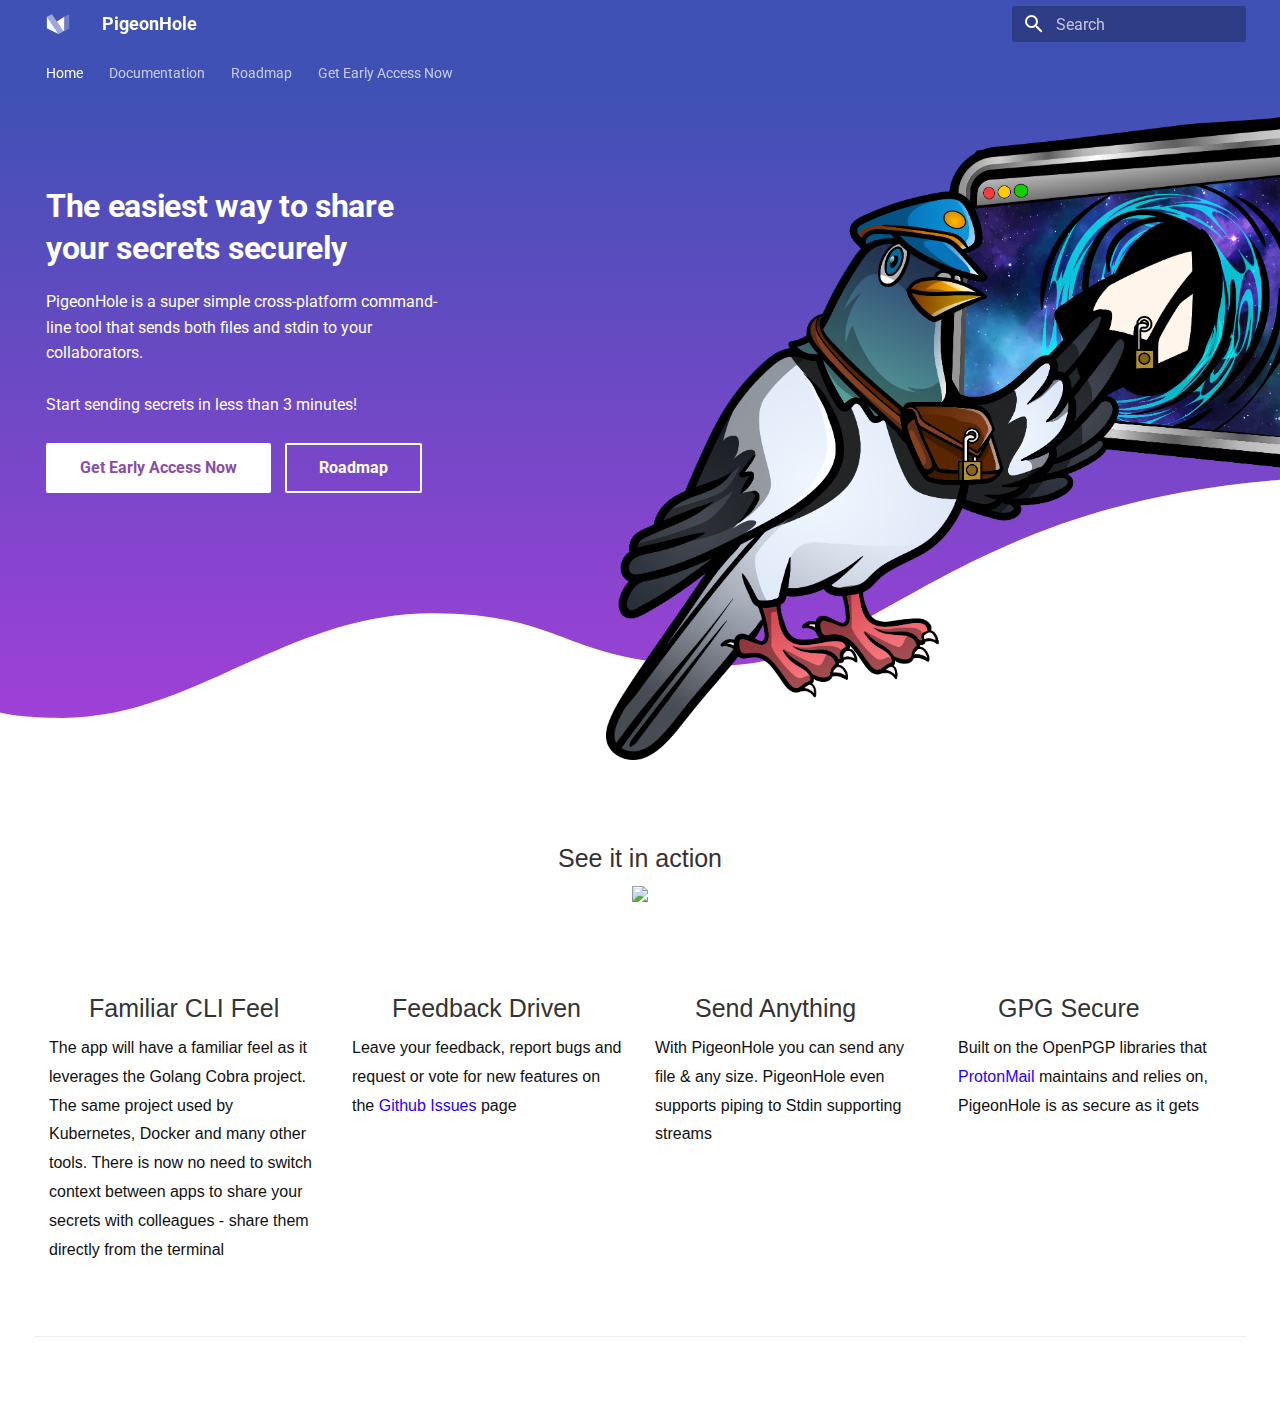
==== commit 972019fb: "make publish" ====
--- a/docs/index.html
+++ b/docs/index.html
@@ -5,7 +5,7 @@
     c.charset='utf-8';c.src='https://web-sdk.smartlook.com/recorder.js';h.appendChild(c);
     })(document);
     smartlook('init', '8b5bb633013332c08c1abd576a83f036fb7fc806', { region: 'eu' });
-</script><link rel=stylesheet href=overrides/assets/stylesheets/main.82a244a8.min.css></head> <body dir=ltr> <script>var palette=__md_get("__palette");if(palette&&"object"==typeof palette.color)for(var key of Object.keys(palette.color))document.body.setAttribute("data-md-color-"+key,palette.color[key])</script> <input class=md-toggle data-md-toggle=drawer type=checkbox id=__drawer autocomplete=off> <input class=md-toggle data-md-toggle=search type=checkbox id=__search autocomplete=off> <label class=md-overlay for=__drawer></label> <div data-md-component=skip> </div> <div data-md-component=announce> </div> <header class=md-header data-md-component=header> <nav class="md-header__inner md-grid" aria-label=Header> <a href=. title=PigeonHole class="md-header__button md-logo" aria-label=PigeonHole data-md-component=logo> <svg xmlns=http://www.w3.org/2000/svg viewbox="0 0 89 89"> <path d=M3.136,17.387l0,42.932l42.932,21.467l-42.932,-64.399Z /> <path d=M21.91,8l42.933,64.398l-18.775,9.388l-42.932,-64.399l18.774,-9.387Z style="fill-opacity: 0.5"/> <path d=M67.535,17.387l-27.262,18.156l21.878,32.818l5.384,2.691l0,-53.665Z /> <path d=M67.535,17.387l0,53.666l18.774,-9.388l0,-53.665l-18.774,9.387Z style="fill-opacity: 0.25"/> </svg> </a> <label class="md-header__button md-icon" for=__drawer> <svg xmlns=http://www.w3.org/2000/svg viewbox="0 0 24 24"><path d="M3 6h18v2H3V6m0 5h18v2H3v-2m0 5h18v2H3v-2Z"/></svg> </label> <div class=md-header__title data-md-component=header-title> <div class=md-header__ellipsis> <div class=md-header__topic> <span class=md-ellipsis> PigeonHole </span> </div> <div class=md-header__topic data-md-component=header-topic> <span class=md-ellipsis> Sending secrets securely </span> </div> </div> </div> <form class=md-header__option data-md-component=palette> </form> <label class="md-header__button md-icon" for=__search> <svg xmlns=http://www.w3.org/2000/svg viewbox="0 0 24 24"><path d="M9.5 3A6.5 6.5 0 0 1 16 9.5c0 1.61-.59 3.09-1.56 4.23l.27.27h.79l5 5-1.5 1.5-5-5v-.79l-.27-.27A6.516 6.516 0 0 1 9.5 16 6.5 6.5 0 0 1 3 9.5 6.5 6.5 0 0 1 9.5 3m0 2C7 5 5 7 5 9.5S7 14 9.5 14 14 12 14 9.5 12 5 9.5 5Z"/></svg> </label> <div class=md-search data-md-component=search role=dialog> <label class=md-search__overlay for=__search></label> <div class=md-search__inner role=search> <form class=md-search__form name=search> <input type=text class=md-search__input name=query aria-label=Search placeholder=Search autocapitalize=off autocorrect=off autocomplete=off spellcheck=false data-md-component=search-query required> <label class="md-search__icon md-icon" for=__search> <svg xmlns=http://www.w3.org/2000/svg viewbox="0 0 24 24"><path d="M9.5 3A6.5 6.5 0 0 1 16 9.5c0 1.61-.59 3.09-1.56 4.23l.27.27h.79l5 5-1.5 1.5-5-5v-.79l-.27-.27A6.516 6.516 0 0 1 9.5 16 6.5 6.5 0 0 1 3 9.5 6.5 6.5 0 0 1 9.5 3m0 2C7 5 5 7 5 9.5S7 14 9.5 14 14 12 14 9.5 12 5 9.5 5Z"/></svg> <svg xmlns=http://www.w3.org/2000/svg viewbox="0 0 24 24"><path d="M20 11v2H8l5.5 5.5-1.42 1.42L4.16 12l7.92-7.92L13.5 5.5 8 11h12Z"/></svg> </label> <nav class=md-search__options aria-label=Search> <a href=javascript:void(0) class="md-search__icon md-icon" aria-label=Share data-clipboard data-clipboard-text data-md-component=search-share tabindex=-1> <svg xmlns=http://www.w3.org/2000/svg viewbox="0 0 24 24"><path d="M18 16.08c-.76 0-1.44.3-1.96.77L8.91 12.7c.05-.23.09-.46.09-.7 0-.24-.04-.47-.09-.7l7.05-4.11c.54.5 1.25.81 2.04.81a3 3 0 0 0 3-3 3 3 0 0 0-3-3 3 3 0 0 0-3 3c0 .24.04.47.09.7L8.04 9.81C7.5 9.31 6.79 9 6 9a3 3 0 0 0-3 3 3 3 0 0 0 3 3c.79 0 1.5-.31 2.04-.81l7.12 4.15c-.05.21-.08.43-.08.66 0 1.61 1.31 2.91 2.92 2.91 1.61 0 2.92-1.3 2.92-2.91A2.92 2.92 0 0 0 18 16.08Z"/></svg> </a> <button type=reset class="md-search__icon md-icon" aria-label=Clear tabindex=-1> <svg xmlns=http://www.w3.org/2000/svg viewbox="0 0 24 24"><path d="M19 6.41 17.59 5 12 10.59 6.41 5 5 6.41 10.59 12 5 17.59 6.41 19 12 13.41 17.59 19 19 17.59 13.41 12 19 6.41Z"/></svg> </button> </nav> <div class=md-search__suggest data-md-component=search-suggest></div> </form> <div class=md-search__output> <div class=md-search__scrollwrap data-md-scrollfix> <div class=md-search-result data-md-component=search-result> <div class=md-search-result__meta> Initializing search </div> <ol class=md-search-result__list></ol> </div> </div> </div> </div> </div> </nav> </header> <div class=md-container data-md-component=container> <nav class=md-tabs aria-label=Tabs data-md-component=tabs> <div class="md-tabs__inner md-grid"> <ul class=md-tabs__list> <li class=md-tabs__item> <a href=. class="md-tabs__link md-tabs__link--active"> Home </a> </li> <li class=md-tabs__item> <a href=documentation/quick-start/ class=md-tabs__link> Documentation </a> </li> <li class=md-tabs__item> <a href=roadmap/v1/ class=md-tabs__link> Roadmap </a> </li> </ul> </div> </nav> <style>
+</script><link rel=stylesheet href=overrides/assets/stylesheets/main.82a244a8.min.css></head> <body dir=ltr> <script>var palette=__md_get("__palette");if(palette&&"object"==typeof palette.color)for(var key of Object.keys(palette.color))document.body.setAttribute("data-md-color-"+key,palette.color[key])</script> <input class=md-toggle data-md-toggle=drawer type=checkbox id=__drawer autocomplete=off> <input class=md-toggle data-md-toggle=search type=checkbox id=__search autocomplete=off> <label class=md-overlay for=__drawer></label> <div data-md-component=skip> </div> <div data-md-component=announce> </div> <header class=md-header data-md-component=header> <nav class="md-header__inner md-grid" aria-label=Header> <a href=. title=PigeonHole class="md-header__button md-logo" aria-label=PigeonHole data-md-component=logo> <svg xmlns=http://www.w3.org/2000/svg viewbox="0 0 89 89"> <path d=M3.136,17.387l0,42.932l42.932,21.467l-42.932,-64.399Z /> <path d=M21.91,8l42.933,64.398l-18.775,9.388l-42.932,-64.399l18.774,-9.387Z style="fill-opacity: 0.5"/> <path d=M67.535,17.387l-27.262,18.156l21.878,32.818l5.384,2.691l0,-53.665Z /> <path d=M67.535,17.387l0,53.666l18.774,-9.388l0,-53.665l-18.774,9.387Z style="fill-opacity: 0.25"/> </svg> </a> <label class="md-header__button md-icon" for=__drawer> <svg xmlns=http://www.w3.org/2000/svg viewbox="0 0 24 24"><path d="M3 6h18v2H3V6m0 5h18v2H3v-2m0 5h18v2H3v-2Z"/></svg> </label> <div class=md-header__title data-md-component=header-title> <div class=md-header__ellipsis> <div class=md-header__topic> <span class=md-ellipsis> PigeonHole </span> </div> <div class=md-header__topic data-md-component=header-topic> <span class=md-ellipsis> Sending secrets securely </span> </div> </div> </div> <form class=md-header__option data-md-component=palette> </form> <label class="md-header__button md-icon" for=__search> <svg xmlns=http://www.w3.org/2000/svg viewbox="0 0 24 24"><path d="M9.5 3A6.5 6.5 0 0 1 16 9.5c0 1.61-.59 3.09-1.56 4.23l.27.27h.79l5 5-1.5 1.5-5-5v-.79l-.27-.27A6.516 6.516 0 0 1 9.5 16 6.5 6.5 0 0 1 3 9.5 6.5 6.5 0 0 1 9.5 3m0 2C7 5 5 7 5 9.5S7 14 9.5 14 14 12 14 9.5 12 5 9.5 5Z"/></svg> </label> <div class=md-search data-md-component=search role=dialog> <label class=md-search__overlay for=__search></label> <div class=md-search__inner role=search> <form class=md-search__form name=search> <input type=text class=md-search__input name=query aria-label=Search placeholder=Search autocapitalize=off autocorrect=off autocomplete=off spellcheck=false data-md-component=search-query required> <label class="md-search__icon md-icon" for=__search> <svg xmlns=http://www.w3.org/2000/svg viewbox="0 0 24 24"><path d="M9.5 3A6.5 6.5 0 0 1 16 9.5c0 1.61-.59 3.09-1.56 4.23l.27.27h.79l5 5-1.5 1.5-5-5v-.79l-.27-.27A6.516 6.516 0 0 1 9.5 16 6.5 6.5 0 0 1 3 9.5 6.5 6.5 0 0 1 9.5 3m0 2C7 5 5 7 5 9.5S7 14 9.5 14 14 12 14 9.5 12 5 9.5 5Z"/></svg> <svg xmlns=http://www.w3.org/2000/svg viewbox="0 0 24 24"><path d="M20 11v2H8l5.5 5.5-1.42 1.42L4.16 12l7.92-7.92L13.5 5.5 8 11h12Z"/></svg> </label> <nav class=md-search__options aria-label=Search> <a href=javascript:void(0) class="md-search__icon md-icon" aria-label=Share data-clipboard data-clipboard-text data-md-component=search-share tabindex=-1> <svg xmlns=http://www.w3.org/2000/svg viewbox="0 0 24 24"><path d="M18 16.08c-.76 0-1.44.3-1.96.77L8.91 12.7c.05-.23.09-.46.09-.7 0-.24-.04-.47-.09-.7l7.05-4.11c.54.5 1.25.81 2.04.81a3 3 0 0 0 3-3 3 3 0 0 0-3-3 3 3 0 0 0-3 3c0 .24.04.47.09.7L8.04 9.81C7.5 9.31 6.79 9 6 9a3 3 0 0 0-3 3 3 3 0 0 0 3 3c.79 0 1.5-.31 2.04-.81l7.12 4.15c-.05.21-.08.43-.08.66 0 1.61 1.31 2.91 2.92 2.91 1.61 0 2.92-1.3 2.92-2.91A2.92 2.92 0 0 0 18 16.08Z"/></svg> </a> <button type=reset class="md-search__icon md-icon" aria-label=Clear tabindex=-1> <svg xmlns=http://www.w3.org/2000/svg viewbox="0 0 24 24"><path d="M19 6.41 17.59 5 12 10.59 6.41 5 5 6.41 10.59 12 5 17.59 6.41 19 12 13.41 17.59 19 19 17.59 13.41 12 19 6.41Z"/></svg> </button> </nav> <div class=md-search__suggest data-md-component=search-suggest></div> </form> <div class=md-search__output> <div class=md-search__scrollwrap data-md-scrollfix> <div class=md-search-result data-md-component=search-result> <div class=md-search-result__meta> Initializing search </div> <ol class=md-search-result__list></ol> </div> </div> </div> </div> </div> </nav> </header> <div class=md-container data-md-component=container> <nav class=md-tabs aria-label=Tabs data-md-component=tabs> <div class="md-tabs__inner md-grid"> <ul class=md-tabs__list> <li class=md-tabs__item> <a href=. class="md-tabs__link md-tabs__link--active"> Home </a> </li> <li class=md-tabs__item> <a href=documentation/quick-start/ class=md-tabs__link> Documentation </a> </li> <li class=md-tabs__item> <a href=roadmap/v1/ class=md-tabs__link> Roadmap </a> </li> <li class=md-tabs__item> <a href=earlyaccess/ class=md-tabs__link> Get Early Access Now </a> </li> </ul> </div> </nav> <style>
     :root {
       --svg-theme-light-primary: #14253A;
       --svg-theme-light-secondary: #E63946;
@@ -56,7 +56,7 @@
 
     .tx-hero .md-button {
         margin-top: .5rem;
-        margin-right: .5rem;
+        margin-right: .1rem;
         color: var(--md-primary-bg-color)
     }
 
@@ -231,4 +231,4 @@
     .md-footer-social {
         padding-top: 20px;
     }
-</style> <style>.md-header{position:initial}.md-main__inner{margin:0}.md-content{display:none}@media screen and (min-width:60em){.md-sidebar--secondary{display:none}}@media screen and (min-width:76.25em){.md-sidebar--primary{display:none}}</style> <section class=mdx-container> <div class="md-grid md-typeset"> <div class=mdx-hero> <div class=mdx-hero__image> <img src=assets/images/landing_page.png alt width=1659 height=1200 draggable=false> </div> <div class=mdx-hero__content> <h1>The easiest way to share your secrets securely</h1> <p>PigeonHole is a super simple cross-platform command-line tool that sends both files and stdin to your collaborators. <br><br>Start sending secrets in less than 3 minutes!</p> <a href=documentation/quick-start/ title="Quick Start & Install" class="md-button md-button--primary"> Quick Start </a> <a href=roadmap/ title="Roadmap for MVP" class=md-button> Roadmap </a> </div> </div> <!-- <h2>Hello</h2> --> </div> <div> </div> </section> <!-- Main site box descriptions --> <div class=top-hr> <div class="feature-item text-center"> <h2> See it in action </h2> <!-- <script id="asciicast-431077" src="https://asciinema.org/a/431077.js" async></script> --> <p> <img src=https://info.varonis.com/hubfs/Imported_Blog_Media/powershell-ls.png> </p> </div> </div> <div class=top-hr> <div class=feature-item> <h2> <svg class="svg-snoweb svg-theme-light" preserveaspectratio="xMidYMid meet" viewbox="0 0 100 100" x=24 xmlns=http://www.w3.org/2000/svg y=24> <path class=svg-stroke-primary d=M35.8,39.4,46.5,50,35.8,60.6m17.7,0H64.2m-39,17.8H74.8a7.1,7.1,0,0,0,7.1-7.1V28.7a7.1,7.1,0,0,0-7.1-7.1H25.2a7.1,7.1,0,0,0-7.1,7.1V71.3A7.1,7.1,0,0,0,25.2,78.4Z fill=none stroke-linecap=round stroke-linejoin=round stroke-width=8> </path> </svg> Cli App </h2> <p>There is now no need to switch context between apps to share your secrets with colleagues, share them directly from the terminal.</p> </div> <div class=feature-item> <h2> <svg class="svg-snoweb svg-theme-light" preserveaspectratio="xMidYMid meet" viewbox="0 0 100 100" xmlns=http://www.w3.org/2000/svg> <path class=svg-stroke-primary d=M36.6,39.3c1.9-4.1,7.2-7.1,13.4-7.1,7.9,0,14.2,4.8,14.2,10.7S59.7,52,53.5,53.2A4.2,4.2,0,0,0,50,57.1m0,10.7h0M82,50A32,32,0,1,1,50,18,32,32,0,0,1,82,50Z fill=none stroke-linecap=round stroke-linejoin=round stroke-width=8> </path> </svg> Feedback Driven </h2> <p>Leave your feedback, report bugs and request or vote for new features on the <a href=https://github.com/planesailingio/pigeono.io/issues target=_blank>Github Issues</a> page</p> </div> <div class=feature-item> <h2> <svg class="svg-snoweb svg-theme-light" preserveaspectratio="xMidYMid meet" viewbox="0 0 100 100" xmlns=http://www.w3.org/2000/svg> <path class=svg-stroke-primary d=M61.2,30.8,35.9,56.1A7.7,7.7,0,0,0,46.8,67L71.5,41.6A15.4,15.4,0,1,0,49.7,19.9L25,45.2A23.1,23.1,0,0,0,57.7,77.9L81.8,53.8 fill=none stroke-linecap=round stroke-linejoin=round stroke-width=8> </path> </svg> Send any file </h2> <p>With PigeonHole you can send any file, any size and any amount</p> </div> <div class=feature-item> <h2> <svg class="svg-snoweb svg-theme-light" preserveaspectratio="xMidYMid meet" viewbox="0 0 100 100" xmlns=http://www.w3.org/2000/svg> <path class=svg-stroke-primary d=M50,62.1v8.1M25.8,86.3H74.2a8.1,8.1,0,0,0,8.1-8.1V54a8.1,8.1,0,0,0-8.1-8H25.8a8.1,8.1,0,0,0-8.1,8V78.2A8.1,8.1,0,0,0,25.8,86.3ZM66.1,46V29.8a16.1,16.1,0,1,0-32.2,0V46Z fill=none stroke-linecap=round stroke-linejoin=round stroke-width=8> </path> </svg> Secure </h2> <p>Built on the OpenPGP libraries that <a href=https://proton.me/mail target=_blank>ProtonMail</a> maintains and relies on, PigeonHole is as secure and as easy as it gets</p> </div> </div> <div class=top-hr> <div class=hr> </div> </div> <main class=md-main data-md-component=main> <div class="md-main__inner md-grid"> <div class="md-sidebar md-sidebar--primary" data-md-component=sidebar data-md-type=navigation> <div class=md-sidebar__scrollwrap> <div class=md-sidebar__inner> <nav class="md-nav md-nav--primary md-nav--lifted" aria-label=Navigation data-md-level=0> <label class=md-nav__title for=__drawer> <a href=. title=PigeonHole class="md-nav__button md-logo" aria-label=PigeonHole data-md-component=logo> <svg xmlns=http://www.w3.org/2000/svg viewbox="0 0 89 89"> <path d=M3.136,17.387l0,42.932l42.932,21.467l-42.932,-64.399Z /> <path d=M21.91,8l42.933,64.398l-18.775,9.388l-42.932,-64.399l18.774,-9.387Z style="fill-opacity: 0.5"/> <path d=M67.535,17.387l-27.262,18.156l21.878,32.818l5.384,2.691l0,-53.665Z /> <path d=M67.535,17.387l0,53.666l18.774,-9.388l0,-53.665l-18.774,9.387Z style="fill-opacity: 0.25"/> </svg> </a> PigeonHole </label> <ul class=md-nav__list data-md-scrollfix> <li class="md-nav__item md-nav__item--active"> <input class="md-nav__toggle md-toggle" data-md-toggle=toc type=checkbox id=__toc> <a href=. class="md-nav__link md-nav__link--active"> Home </a> </li> <li class="md-nav__item md-nav__item--nested"> <input class="md-nav__toggle md-toggle" data-md-toggle=__nav_2 type=checkbox id=__nav_2> <label class=md-nav__link for=__nav_2> Documentation <span class="md-nav__icon md-icon"></span> </label> <nav class=md-nav aria-label=Documentation data-md-level=1> <label class=md-nav__title for=__nav_2> <span class="md-nav__icon md-icon"></span> Documentation </label> <ul class=md-nav__list data-md-scrollfix> <li class=md-nav__item> <a href=documentation/quick-start/ class=md-nav__link> Quick Start & Install </a> </li> <li class="md-nav__item md-nav__item--section md-nav__item--nested"> <input class="md-nav__toggle md-toggle" data-md-toggle=__nav_2_2 type=checkbox id=__nav_2_2> <label class=md-nav__link for=__nav_2_2> Configuration <span class="md-nav__icon md-icon"></span> </label> <nav class=md-nav aria-label=Configuration data-md-level=2> <label class=md-nav__title for=__nav_2_2> <span class="md-nav__icon md-icon"></span> Configuration </label> <ul class=md-nav__list data-md-scrollfix> <li class=md-nav__item> <a href=documentation/configuration/overview/ class=md-nav__link> Overview </a> </li> </ul> </nav> </li> <li class="md-nav__item md-nav__item--section md-nav__item--nested"> <input class="md-nav__toggle md-toggle" data-md-toggle=__nav_2_3 type=checkbox id=__nav_2_3> <label class=md-nav__link for=__nav_2_3> Security <span class="md-nav__icon md-icon"></span> </label> <nav class=md-nav aria-label=Security data-md-level=2> <label class=md-nav__title for=__nav_2_3> <span class="md-nav__icon md-icon"></span> Security </label> <ul class=md-nav__list data-md-scrollfix> <li class=md-nav__item> <a href=security/ class=md-nav__link> Security Architecture </a> </li> <li class=md-nav__item> <a href=documentation/configuration/authentication/ class=md-nav__link> Authentication </a> </li> </ul> </nav> </li> </ul> </nav> </li> <li class="md-nav__item md-nav__item--nested"> <input class="md-nav__toggle md-toggle" data-md-toggle=__nav_3 type=checkbox id=__nav_3> <label class=md-nav__link for=__nav_3> Roadmap <span class="md-nav__icon md-icon"></span> </label> <nav class=md-nav aria-label=Roadmap data-md-level=1> <label class=md-nav__title for=__nav_3> <span class="md-nav__icon md-icon"></span> Roadmap </label> <ul class=md-nav__list data-md-scrollfix> <li class=md-nav__item> <a href=roadmap/v1/ class=md-nav__link> Version 1.0.0 </a> </li> <li class=md-nav__item> <a href=roadmap/v2/ class=md-nav__link> Version 2.0.0 </a> </li> </ul> </nav> </li> </ul> </nav> </div> </div> </div> <div class="md-sidebar md-sidebar--secondary" data-md-component=sidebar data-md-type=toc> <div class=md-sidebar__scrollwrap> <div class=md-sidebar__inner> <nav class="md-nav md-nav--secondary" aria-label="Table of contents"> </nav> </div> </div> </div> <div class=md-content data-md-component=content> <article class="md-content__inner md-typeset"> </article> </div> </div> <a href=# class="md-top md-icon" data-md-component=top hidden> <svg xmlns=http://www.w3.org/2000/svg viewbox="0 0 24 24"><path d="M13 20h-2V8l-5.5 5.5-1.42-1.42L12 4.16l7.92 7.92-1.42 1.42L13 8v12Z"/></svg> Back to top </a> </main> </div> <div class=md-dialog data-md-component=dialog> <div class="md-dialog__inner md-typeset"></div> </div> <script id=__config type=application/json>{"base": ".", "features": ["content.code.annotate", "content.tooltips", "navigation.indexes", "navigation.sections", "navigation.tabs", "navigation.top", "navigation.tracking", "search.highlight", "search.share", "search.suggest", "toc.follow"], "search": "assets/javascripts/workers/search.85cb4492.min.js", "translations": {"clipboard.copied": "Copied to clipboard", "clipboard.copy": "Copy to clipboard", "search.config.lang": "en", "search.config.pipeline": "trimmer, stopWordFilter", "search.config.separator": "[\\s\\-]+", "search.placeholder": "Search", "search.result.more.one": "1 more on this page", "search.result.more.other": "# more on this page", "search.result.none": "No matching documents", "search.result.one": "1 matching document", "search.result.other": "# matching documents", "search.result.placeholder": "Type to start searching", "search.result.term.missing": "Missing", "select.version.title": "Select version"}}</script> <script src=assets/javascripts/bundle.431f3d41.min.js></script> <script src=overrides/assets/javascripts/bundle.1ff6d521.min.js></script> </body> </html>+</style> <style>.md-header{position:initial}.md-main__inner{margin:0}.md-content{display:none}@media screen and (min-width:60em){.md-sidebar--secondary{display:none}}@media screen and (min-width:76.25em){.md-sidebar--primary{display:none}}</style> <section class=mdx-container> <div class="md-grid md-typeset"> <div class=mdx-hero> <div class=mdx-hero__image> <img src=assets/images/landing_page.png alt width=1659 height=1200 draggable=false> </div> <div class=mdx-hero__content style="max-width: 20rem;"> <h1>The easiest way to share your secrets securely</h1> <p>PigeonHole is a super simple cross-platform command-line tool that sends both files and stdin to your collaborators. <br><br>Start sending secrets in less than 3 minutes!</p> <!-- <a href="documentation/quick-start/" title="Quick Start &amp; Install" class="md-button md-button--primary"> --> <a href=/earlyaccess title="Sign up to get early access and join the beta" class="md-button md-button--primary"> Get Early Access Now </a> <a href=roadmap/ title="Roadmap for MVP" class=md-button> Roadmap </a> </div> </div> <!-- <h2>Hello</h2> --> </div> <div> </div> </section> <!-- Main site box descriptions --> <div class=top-hr> <div class="feature-item text-center"> <h2> See it in action </h2> <!-- <script id="asciicast-431077" src="https://asciinema.org/a/431077.js" async></script> --> <p> <img src=https://info.varonis.com/hubfs/Imported_Blog_Media/powershell-ls.png> </p> </div> </div> <div class=top-hr> <div class=feature-item> <h2> <svg class="svg-snoweb svg-theme-light" preserveaspectratio="xMidYMid meet" viewbox="0 0 100 100" x=24 xmlns=http://www.w3.org/2000/svg y=24> <path class=svg-stroke-primary d=M35.8,39.4,46.5,50,35.8,60.6m17.7,0H64.2m-39,17.8H74.8a7.1,7.1,0,0,0,7.1-7.1V28.7a7.1,7.1,0,0,0-7.1-7.1H25.2a7.1,7.1,0,0,0-7.1,7.1V71.3A7.1,7.1,0,0,0,25.2,78.4Z fill=none stroke-linecap=round stroke-linejoin=round stroke-width=8> </path> </svg> Familiar CLI Feel </h2> <p>The app will have a familiar feel as it leverages the Golang Cobra project. The same project used by Kubernetes, Docker and many other tools. There is now no need to switch context between apps to share your secrets with colleagues - share them directly from the terminal</p> </div> <div class=feature-item> <h2> <svg class="svg-snoweb svg-theme-light" preserveaspectratio="xMidYMid meet" viewbox="0 0 100 100" xmlns=http://www.w3.org/2000/svg> <path class=svg-stroke-primary d=M36.6,39.3c1.9-4.1,7.2-7.1,13.4-7.1,7.9,0,14.2,4.8,14.2,10.7S59.7,52,53.5,53.2A4.2,4.2,0,0,0,50,57.1m0,10.7h0M82,50A32,32,0,1,1,50,18,32,32,0,0,1,82,50Z fill=none stroke-linecap=round stroke-linejoin=round stroke-width=8> </path> </svg> Feedback Driven </h2> <p>Leave your feedback, report bugs and request or vote for new features on the <a href=https://github.com/planesailingio/pigeono.io/issues target=_blank>Github Issues</a> page</p> </div> <div class=feature-item> <h2> <svg class="svg-snoweb svg-theme-light" preserveaspectratio="xMidYMid meet" viewbox="0 0 100 100" xmlns=http://www.w3.org/2000/svg> <path class=svg-stroke-primary d=M61.2,30.8,35.9,56.1A7.7,7.7,0,0,0,46.8,67L71.5,41.6A15.4,15.4,0,1,0,49.7,19.9L25,45.2A23.1,23.1,0,0,0,57.7,77.9L81.8,53.8 fill=none stroke-linecap=round stroke-linejoin=round stroke-width=8> </path> </svg> Send Anything </h2> <p>With PigeonHole you can send any file & any size. PigeonHole even supports piping to Stdin supporting streams</p> </div> <div class=feature-item> <h2> <svg class="svg-snoweb svg-theme-light" preserveaspectratio="xMidYMid meet" viewbox="0 0 100 100" xmlns=http://www.w3.org/2000/svg> <path class=svg-stroke-primary d=M50,62.1v8.1M25.8,86.3H74.2a8.1,8.1,0,0,0,8.1-8.1V54a8.1,8.1,0,0,0-8.1-8H25.8a8.1,8.1,0,0,0-8.1,8V78.2A8.1,8.1,0,0,0,25.8,86.3ZM66.1,46V29.8a16.1,16.1,0,1,0-32.2,0V46Z fill=none stroke-linecap=round stroke-linejoin=round stroke-width=8> </path> </svg> GPG Secure </h2> <p>Built on the OpenPGP libraries that <a href=https://proton.me/mail target=_blank>ProtonMail</a> maintains and relies on, PigeonHole is as secure as it gets</p> </div> </div> <div class=top-hr> <div class=hr> </div> </div> <main class=md-main data-md-component=main> <div class="md-main__inner md-grid"> <div class="md-sidebar md-sidebar--primary" data-md-component=sidebar data-md-type=navigation> <div class=md-sidebar__scrollwrap> <div class=md-sidebar__inner> <nav class="md-nav md-nav--primary md-nav--lifted" aria-label=Navigation data-md-level=0> <label class=md-nav__title for=__drawer> <a href=. title=PigeonHole class="md-nav__button md-logo" aria-label=PigeonHole data-md-component=logo> <svg xmlns=http://www.w3.org/2000/svg viewbox="0 0 89 89"> <path d=M3.136,17.387l0,42.932l42.932,21.467l-42.932,-64.399Z /> <path d=M21.91,8l42.933,64.398l-18.775,9.388l-42.932,-64.399l18.774,-9.387Z style="fill-opacity: 0.5"/> <path d=M67.535,17.387l-27.262,18.156l21.878,32.818l5.384,2.691l0,-53.665Z /> <path d=M67.535,17.387l0,53.666l18.774,-9.388l0,-53.665l-18.774,9.387Z style="fill-opacity: 0.25"/> </svg> </a> PigeonHole </label> <ul class=md-nav__list data-md-scrollfix> <li class="md-nav__item md-nav__item--active"> <input class="md-nav__toggle md-toggle" data-md-toggle=toc type=checkbox id=__toc> <a href=. class="md-nav__link md-nav__link--active"> Home </a> </li> <li class="md-nav__item md-nav__item--nested"> <input class="md-nav__toggle md-toggle" data-md-toggle=__nav_2 type=checkbox id=__nav_2> <label class=md-nav__link for=__nav_2> Documentation <span class="md-nav__icon md-icon"></span> </label> <nav class=md-nav aria-label=Documentation data-md-level=1> <label class=md-nav__title for=__nav_2> <span class="md-nav__icon md-icon"></span> Documentation </label> <ul class=md-nav__list data-md-scrollfix> <li class=md-nav__item> <a href=documentation/quick-start/ class=md-nav__link> Quick Start & Install </a> </li> <li class="md-nav__item md-nav__item--section md-nav__item--nested"> <input class="md-nav__toggle md-toggle" data-md-toggle=__nav_2_2 type=checkbox id=__nav_2_2> <label class=md-nav__link for=__nav_2_2> Configuration <span class="md-nav__icon md-icon"></span> </label> <nav class=md-nav aria-label=Configuration data-md-level=2> <label class=md-nav__title for=__nav_2_2> <span class="md-nav__icon md-icon"></span> Configuration </label> <ul class=md-nav__list data-md-scrollfix> <li class=md-nav__item> <a href=documentation/configuration/overview/ class=md-nav__link> Overview </a> </li> </ul> </nav> </li> <li class="md-nav__item md-nav__item--section md-nav__item--nested"> <input class="md-nav__toggle md-toggle" data-md-toggle=__nav_2_3 type=checkbox id=__nav_2_3> <label class=md-nav__link for=__nav_2_3> Security <span class="md-nav__icon md-icon"></span> </label> <nav class=md-nav aria-label=Security data-md-level=2> <label class=md-nav__title for=__nav_2_3> <span class="md-nav__icon md-icon"></span> Security </label> <ul class=md-nav__list data-md-scrollfix> <li class=md-nav__item> <a href=security/ class=md-nav__link> Security Architecture </a> </li> <li class=md-nav__item> <a href=documentation/configuration/authentication/ class=md-nav__link> Authentication </a> </li> </ul> </nav> </li> </ul> </nav> </li> <li class="md-nav__item md-nav__item--nested"> <input class="md-nav__toggle md-toggle" data-md-toggle=__nav_3 type=checkbox id=__nav_3> <label class=md-nav__link for=__nav_3> Roadmap <span class="md-nav__icon md-icon"></span> </label> <nav class=md-nav aria-label=Roadmap data-md-level=1> <label class=md-nav__title for=__nav_3> <span class="md-nav__icon md-icon"></span> Roadmap </label> <ul class=md-nav__list data-md-scrollfix> <li class=md-nav__item> <a href=roadmap/v1/ class=md-nav__link> Version 1.0.0 </a> </li> <li class=md-nav__item> <a href=roadmap/v2/ class=md-nav__link> Version 2.0.0 </a> </li> </ul> </nav> </li> <li class="md-nav__item md-nav__item--nested"> <input class="md-nav__toggle md-toggle" data-md-toggle=__nav_4 type=checkbox id=__nav_4> <div class="md-nav__link md-nav__link--index "> <a href=earlyaccess/ >Get Early Access Now</a> </div> <nav class=md-nav aria-label="Get Early Access Now" data-md-level=1> <label class=md-nav__title for=__nav_4> <span class="md-nav__icon md-icon"></span> Get Early Access Now </label> <ul class=md-nav__list data-md-scrollfix> </ul> </nav> </li> </ul> </nav> </div> </div> </div> <div class="md-sidebar md-sidebar--secondary" data-md-component=sidebar data-md-type=toc> <div class=md-sidebar__scrollwrap> <div class=md-sidebar__inner> <nav class="md-nav md-nav--secondary" aria-label="Table of contents"> </nav> </div> </div> </div> <div class=md-content data-md-component=content> <article class="md-content__inner md-typeset"> </article> </div> </div> <a href=# class="md-top md-icon" data-md-component=top hidden> <svg xmlns=http://www.w3.org/2000/svg viewbox="0 0 24 24"><path d="M13 20h-2V8l-5.5 5.5-1.42-1.42L12 4.16l7.92 7.92-1.42 1.42L13 8v12Z"/></svg> Back to top </a> </main> </div> <div class=md-dialog data-md-component=dialog> <div class="md-dialog__inner md-typeset"></div> </div> <script id=__config type=application/json>{"base": ".", "features": ["content.code.annotate", "content.tooltips", "navigation.indexes", "navigation.sections", "navigation.tabs", "navigation.top", "navigation.tracking", "search.highlight", "search.share", "search.suggest", "toc.follow"], "search": "assets/javascripts/workers/search.85cb4492.min.js", "translations": {"clipboard.copied": "Copied to clipboard", "clipboard.copy": "Copy to clipboard", "search.config.lang": "en", "search.config.pipeline": "trimmer, stopWordFilter", "search.config.separator": "[\\s\\-]+", "search.placeholder": "Search", "search.result.more.one": "1 more on this page", "search.result.more.other": "# more on this page", "search.result.none": "No matching documents", "search.result.one": "1 matching document", "search.result.other": "# matching documents", "search.result.placeholder": "Type to start searching", "search.result.term.missing": "Missing", "select.version.title": "Select version"}}</script> <script src=assets/javascripts/bundle.431f3d41.min.js></script> <script src=overrides/assets/javascripts/bundle.1ff6d521.min.js></script> </body> </html>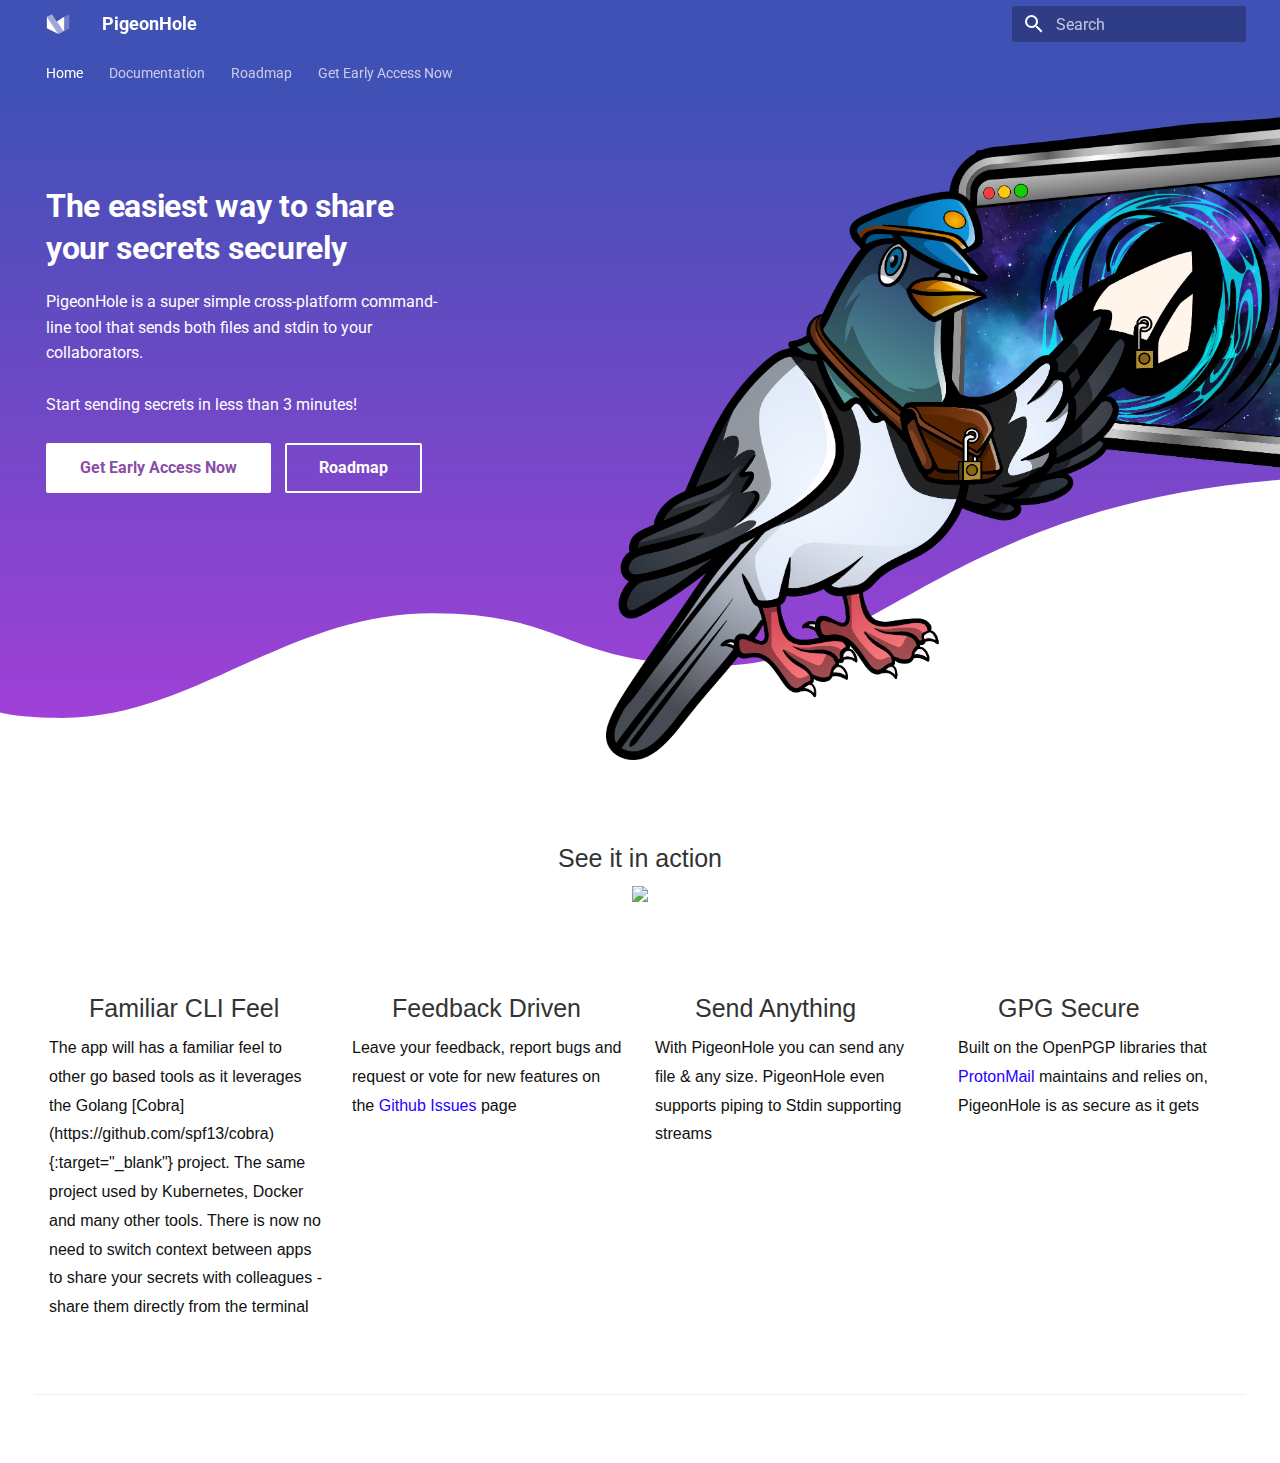
==== commit 255f5feb: "make publish" ====
--- a/docs/index.html
+++ b/docs/index.html
@@ -231,4 +231,4 @@
     .md-footer-social {
         padding-top: 20px;
     }
-</style> <style>.md-header{position:initial}.md-main__inner{margin:0}.md-content{display:none}@media screen and (min-width:60em){.md-sidebar--secondary{display:none}}@media screen and (min-width:76.25em){.md-sidebar--primary{display:none}}</style> <section class=mdx-container> <div class="md-grid md-typeset"> <div class=mdx-hero> <div class=mdx-hero__image> <img src=assets/images/landing_page.png alt width=1659 height=1200 draggable=false> </div> <div class=mdx-hero__content style="max-width: 20rem;"> <h1>The easiest way to share your secrets securely</h1> <p>PigeonHole is a super simple cross-platform command-line tool that sends both files and stdin to your collaborators. <br><br>Start sending secrets in less than 3 minutes!</p> <!-- <a href="documentation/quick-start/" title="Quick Start &amp; Install" class="md-button md-button--primary"> --> <a href=/earlyaccess title="Sign up to get early access and join the beta" class="md-button md-button--primary"> Get Early Access Now </a> <a href=roadmap/ title="Roadmap for MVP" class=md-button> Roadmap </a> </div> </div> <!-- <h2>Hello</h2> --> </div> <div> </div> </section> <!-- Main site box descriptions --> <div class=top-hr> <div class="feature-item text-center"> <h2> See it in action </h2> <!-- <script id="asciicast-431077" src="https://asciinema.org/a/431077.js" async></script> --> <p> <img src=https://info.varonis.com/hubfs/Imported_Blog_Media/powershell-ls.png> </p> </div> </div> <div class=top-hr> <div class=feature-item> <h2> <svg class="svg-snoweb svg-theme-light" preserveaspectratio="xMidYMid meet" viewbox="0 0 100 100" x=24 xmlns=http://www.w3.org/2000/svg y=24> <path class=svg-stroke-primary d=M35.8,39.4,46.5,50,35.8,60.6m17.7,0H64.2m-39,17.8H74.8a7.1,7.1,0,0,0,7.1-7.1V28.7a7.1,7.1,0,0,0-7.1-7.1H25.2a7.1,7.1,0,0,0-7.1,7.1V71.3A7.1,7.1,0,0,0,25.2,78.4Z fill=none stroke-linecap=round stroke-linejoin=round stroke-width=8> </path> </svg> Familiar CLI Feel </h2> <p>The app will have a familiar feel as it leverages the Golang Cobra project. The same project used by Kubernetes, Docker and many other tools. There is now no need to switch context between apps to share your secrets with colleagues - share them directly from the terminal</p> </div> <div class=feature-item> <h2> <svg class="svg-snoweb svg-theme-light" preserveaspectratio="xMidYMid meet" viewbox="0 0 100 100" xmlns=http://www.w3.org/2000/svg> <path class=svg-stroke-primary d=M36.6,39.3c1.9-4.1,7.2-7.1,13.4-7.1,7.9,0,14.2,4.8,14.2,10.7S59.7,52,53.5,53.2A4.2,4.2,0,0,0,50,57.1m0,10.7h0M82,50A32,32,0,1,1,50,18,32,32,0,0,1,82,50Z fill=none stroke-linecap=round stroke-linejoin=round stroke-width=8> </path> </svg> Feedback Driven </h2> <p>Leave your feedback, report bugs and request or vote for new features on the <a href=https://github.com/planesailingio/pigeono.io/issues target=_blank>Github Issues</a> page</p> </div> <div class=feature-item> <h2> <svg class="svg-snoweb svg-theme-light" preserveaspectratio="xMidYMid meet" viewbox="0 0 100 100" xmlns=http://www.w3.org/2000/svg> <path class=svg-stroke-primary d=M61.2,30.8,35.9,56.1A7.7,7.7,0,0,0,46.8,67L71.5,41.6A15.4,15.4,0,1,0,49.7,19.9L25,45.2A23.1,23.1,0,0,0,57.7,77.9L81.8,53.8 fill=none stroke-linecap=round stroke-linejoin=round stroke-width=8> </path> </svg> Send Anything </h2> <p>With PigeonHole you can send any file & any size. PigeonHole even supports piping to Stdin supporting streams</p> </div> <div class=feature-item> <h2> <svg class="svg-snoweb svg-theme-light" preserveaspectratio="xMidYMid meet" viewbox="0 0 100 100" xmlns=http://www.w3.org/2000/svg> <path class=svg-stroke-primary d=M50,62.1v8.1M25.8,86.3H74.2a8.1,8.1,0,0,0,8.1-8.1V54a8.1,8.1,0,0,0-8.1-8H25.8a8.1,8.1,0,0,0-8.1,8V78.2A8.1,8.1,0,0,0,25.8,86.3ZM66.1,46V29.8a16.1,16.1,0,1,0-32.2,0V46Z fill=none stroke-linecap=round stroke-linejoin=round stroke-width=8> </path> </svg> GPG Secure </h2> <p>Built on the OpenPGP libraries that <a href=https://proton.me/mail target=_blank>ProtonMail</a> maintains and relies on, PigeonHole is as secure as it gets</p> </div> </div> <div class=top-hr> <div class=hr> </div> </div> <main class=md-main data-md-component=main> <div class="md-main__inner md-grid"> <div class="md-sidebar md-sidebar--primary" data-md-component=sidebar data-md-type=navigation> <div class=md-sidebar__scrollwrap> <div class=md-sidebar__inner> <nav class="md-nav md-nav--primary md-nav--lifted" aria-label=Navigation data-md-level=0> <label class=md-nav__title for=__drawer> <a href=. title=PigeonHole class="md-nav__button md-logo" aria-label=PigeonHole data-md-component=logo> <svg xmlns=http://www.w3.org/2000/svg viewbox="0 0 89 89"> <path d=M3.136,17.387l0,42.932l42.932,21.467l-42.932,-64.399Z /> <path d=M21.91,8l42.933,64.398l-18.775,9.388l-42.932,-64.399l18.774,-9.387Z style="fill-opacity: 0.5"/> <path d=M67.535,17.387l-27.262,18.156l21.878,32.818l5.384,2.691l0,-53.665Z /> <path d=M67.535,17.387l0,53.666l18.774,-9.388l0,-53.665l-18.774,9.387Z style="fill-opacity: 0.25"/> </svg> </a> PigeonHole </label> <ul class=md-nav__list data-md-scrollfix> <li class="md-nav__item md-nav__item--active"> <input class="md-nav__toggle md-toggle" data-md-toggle=toc type=checkbox id=__toc> <a href=. class="md-nav__link md-nav__link--active"> Home </a> </li> <li class="md-nav__item md-nav__item--nested"> <input class="md-nav__toggle md-toggle" data-md-toggle=__nav_2 type=checkbox id=__nav_2> <label class=md-nav__link for=__nav_2> Documentation <span class="md-nav__icon md-icon"></span> </label> <nav class=md-nav aria-label=Documentation data-md-level=1> <label class=md-nav__title for=__nav_2> <span class="md-nav__icon md-icon"></span> Documentation </label> <ul class=md-nav__list data-md-scrollfix> <li class=md-nav__item> <a href=documentation/quick-start/ class=md-nav__link> Quick Start & Install </a> </li> <li class="md-nav__item md-nav__item--section md-nav__item--nested"> <input class="md-nav__toggle md-toggle" data-md-toggle=__nav_2_2 type=checkbox id=__nav_2_2> <label class=md-nav__link for=__nav_2_2> Configuration <span class="md-nav__icon md-icon"></span> </label> <nav class=md-nav aria-label=Configuration data-md-level=2> <label class=md-nav__title for=__nav_2_2> <span class="md-nav__icon md-icon"></span> Configuration </label> <ul class=md-nav__list data-md-scrollfix> <li class=md-nav__item> <a href=documentation/configuration/overview/ class=md-nav__link> Overview </a> </li> </ul> </nav> </li> <li class="md-nav__item md-nav__item--section md-nav__item--nested"> <input class="md-nav__toggle md-toggle" data-md-toggle=__nav_2_3 type=checkbox id=__nav_2_3> <label class=md-nav__link for=__nav_2_3> Security <span class="md-nav__icon md-icon"></span> </label> <nav class=md-nav aria-label=Security data-md-level=2> <label class=md-nav__title for=__nav_2_3> <span class="md-nav__icon md-icon"></span> Security </label> <ul class=md-nav__list data-md-scrollfix> <li class=md-nav__item> <a href=security/ class=md-nav__link> Security Architecture </a> </li> <li class=md-nav__item> <a href=documentation/configuration/authentication/ class=md-nav__link> Authentication </a> </li> </ul> </nav> </li> </ul> </nav> </li> <li class="md-nav__item md-nav__item--nested"> <input class="md-nav__toggle md-toggle" data-md-toggle=__nav_3 type=checkbox id=__nav_3> <label class=md-nav__link for=__nav_3> Roadmap <span class="md-nav__icon md-icon"></span> </label> <nav class=md-nav aria-label=Roadmap data-md-level=1> <label class=md-nav__title for=__nav_3> <span class="md-nav__icon md-icon"></span> Roadmap </label> <ul class=md-nav__list data-md-scrollfix> <li class=md-nav__item> <a href=roadmap/v1/ class=md-nav__link> Version 1.0.0 </a> </li> <li class=md-nav__item> <a href=roadmap/v2/ class=md-nav__link> Version 2.0.0 </a> </li> </ul> </nav> </li> <li class="md-nav__item md-nav__item--nested"> <input class="md-nav__toggle md-toggle" data-md-toggle=__nav_4 type=checkbox id=__nav_4> <div class="md-nav__link md-nav__link--index "> <a href=earlyaccess/ >Get Early Access Now</a> </div> <nav class=md-nav aria-label="Get Early Access Now" data-md-level=1> <label class=md-nav__title for=__nav_4> <span class="md-nav__icon md-icon"></span> Get Early Access Now </label> <ul class=md-nav__list data-md-scrollfix> </ul> </nav> </li> </ul> </nav> </div> </div> </div> <div class="md-sidebar md-sidebar--secondary" data-md-component=sidebar data-md-type=toc> <div class=md-sidebar__scrollwrap> <div class=md-sidebar__inner> <nav class="md-nav md-nav--secondary" aria-label="Table of contents"> </nav> </div> </div> </div> <div class=md-content data-md-component=content> <article class="md-content__inner md-typeset"> </article> </div> </div> <a href=# class="md-top md-icon" data-md-component=top hidden> <svg xmlns=http://www.w3.org/2000/svg viewbox="0 0 24 24"><path d="M13 20h-2V8l-5.5 5.5-1.42-1.42L12 4.16l7.92 7.92-1.42 1.42L13 8v12Z"/></svg> Back to top </a> </main> </div> <div class=md-dialog data-md-component=dialog> <div class="md-dialog__inner md-typeset"></div> </div> <script id=__config type=application/json>{"base": ".", "features": ["content.code.annotate", "content.tooltips", "navigation.indexes", "navigation.sections", "navigation.tabs", "navigation.top", "navigation.tracking", "search.highlight", "search.share", "search.suggest", "toc.follow"], "search": "assets/javascripts/workers/search.85cb4492.min.js", "translations": {"clipboard.copied": "Copied to clipboard", "clipboard.copy": "Copy to clipboard", "search.config.lang": "en", "search.config.pipeline": "trimmer, stopWordFilter", "search.config.separator": "[\\s\\-]+", "search.placeholder": "Search", "search.result.more.one": "1 more on this page", "search.result.more.other": "# more on this page", "search.result.none": "No matching documents", "search.result.one": "1 matching document", "search.result.other": "# matching documents", "search.result.placeholder": "Type to start searching", "search.result.term.missing": "Missing", "select.version.title": "Select version"}}</script> <script src=assets/javascripts/bundle.431f3d41.min.js></script> <script src=overrides/assets/javascripts/bundle.1ff6d521.min.js></script> </body> </html>+</style> <style>.md-header{position:initial}.md-main__inner{margin:0}.md-content{display:none}@media screen and (min-width:60em){.md-sidebar--secondary{display:none}}@media screen and (min-width:76.25em){.md-sidebar--primary{display:none}}</style> <section class=mdx-container> <div class="md-grid md-typeset"> <div class=mdx-hero> <div class=mdx-hero__image> <img src=assets/images/landing_page.png alt width=1659 height=1200 draggable=false> </div> <div class=mdx-hero__content style="max-width: 20rem;"> <h1>The easiest way to share your secrets securely</h1> <p>PigeonHole is a super simple cross-platform command-line tool that sends both files and stdin to your collaborators. <br><br>Start sending secrets in less than 3 minutes!</p> <!-- <a href="documentation/quick-start/" title="Quick Start &amp; Install" class="md-button md-button--primary"> --> <a href=/earlyaccess title="Sign up to get early access and join the beta" class="md-button md-button--primary"> Get Early Access Now </a> <a href=roadmap/ title="Roadmap for MVP" class=md-button> Roadmap </a> </div> </div> <!-- <h2>Hello</h2> --> </div> <div> </div> </section> <!-- Main site box descriptions --> <div class=top-hr> <div class="feature-item text-center"> <h2> See it in action </h2> <!-- <script id="asciicast-431077" src="https://asciinema.org/a/431077.js" async></script> --> <p> <img src=https://info.varonis.com/hubfs/Imported_Blog_Media/powershell-ls.png> </p> </div> </div> <div class=top-hr> <div class=feature-item> <h2> <svg class="svg-snoweb svg-theme-light" preserveaspectratio="xMidYMid meet" viewbox="0 0 100 100" x=24 xmlns=http://www.w3.org/2000/svg y=24> <path class=svg-stroke-primary d=M35.8,39.4,46.5,50,35.8,60.6m17.7,0H64.2m-39,17.8H74.8a7.1,7.1,0,0,0,7.1-7.1V28.7a7.1,7.1,0,0,0-7.1-7.1H25.2a7.1,7.1,0,0,0-7.1,7.1V71.3A7.1,7.1,0,0,0,25.2,78.4Z fill=none stroke-linecap=round stroke-linejoin=round stroke-width=8> </path> </svg> Familiar CLI Feel </h2> <p>The app will has a familiar feel to other go based tools as it leverages the Golang [Cobra](https://github.com/spf13/cobra){:target="_blank"} project. The same project used by Kubernetes, Docker and many other tools. There is now no need to switch context between apps to share your secrets with colleagues - share them directly from the terminal</p> </div> <div class=feature-item> <h2> <svg class="svg-snoweb svg-theme-light" preserveaspectratio="xMidYMid meet" viewbox="0 0 100 100" xmlns=http://www.w3.org/2000/svg> <path class=svg-stroke-primary d=M36.6,39.3c1.9-4.1,7.2-7.1,13.4-7.1,7.9,0,14.2,4.8,14.2,10.7S59.7,52,53.5,53.2A4.2,4.2,0,0,0,50,57.1m0,10.7h0M82,50A32,32,0,1,1,50,18,32,32,0,0,1,82,50Z fill=none stroke-linecap=round stroke-linejoin=round stroke-width=8> </path> </svg> Feedback Driven </h2> <p>Leave your feedback, report bugs and request or vote for new features on the <a href=https://github.com/planesailingio/pigeono.io/issues target=_blank>Github Issues</a> page</p> </div> <div class=feature-item> <h2> <svg class="svg-snoweb svg-theme-light" preserveaspectratio="xMidYMid meet" viewbox="0 0 100 100" xmlns=http://www.w3.org/2000/svg> <path class=svg-stroke-primary d=M61.2,30.8,35.9,56.1A7.7,7.7,0,0,0,46.8,67L71.5,41.6A15.4,15.4,0,1,0,49.7,19.9L25,45.2A23.1,23.1,0,0,0,57.7,77.9L81.8,53.8 fill=none stroke-linecap=round stroke-linejoin=round stroke-width=8> </path> </svg> Send Anything </h2> <p>With PigeonHole you can send any file & any size. PigeonHole even supports piping to Stdin supporting streams</p> </div> <div class=feature-item> <h2> <svg class="svg-snoweb svg-theme-light" preserveaspectratio="xMidYMid meet" viewbox="0 0 100 100" xmlns=http://www.w3.org/2000/svg> <path class=svg-stroke-primary d=M50,62.1v8.1M25.8,86.3H74.2a8.1,8.1,0,0,0,8.1-8.1V54a8.1,8.1,0,0,0-8.1-8H25.8a8.1,8.1,0,0,0-8.1,8V78.2A8.1,8.1,0,0,0,25.8,86.3ZM66.1,46V29.8a16.1,16.1,0,1,0-32.2,0V46Z fill=none stroke-linecap=round stroke-linejoin=round stroke-width=8> </path> </svg> GPG Secure </h2> <p>Built on the OpenPGP libraries that <a href=https://proton.me/mail target=_blank>ProtonMail</a> maintains and relies on, PigeonHole is as secure as it gets</p> </div> </div> <div class=top-hr> <div class=hr> </div> </div> <main class=md-main data-md-component=main> <div class="md-main__inner md-grid"> <div class="md-sidebar md-sidebar--primary" data-md-component=sidebar data-md-type=navigation> <div class=md-sidebar__scrollwrap> <div class=md-sidebar__inner> <nav class="md-nav md-nav--primary md-nav--lifted" aria-label=Navigation data-md-level=0> <label class=md-nav__title for=__drawer> <a href=. title=PigeonHole class="md-nav__button md-logo" aria-label=PigeonHole data-md-component=logo> <svg xmlns=http://www.w3.org/2000/svg viewbox="0 0 89 89"> <path d=M3.136,17.387l0,42.932l42.932,21.467l-42.932,-64.399Z /> <path d=M21.91,8l42.933,64.398l-18.775,9.388l-42.932,-64.399l18.774,-9.387Z style="fill-opacity: 0.5"/> <path d=M67.535,17.387l-27.262,18.156l21.878,32.818l5.384,2.691l0,-53.665Z /> <path d=M67.535,17.387l0,53.666l18.774,-9.388l0,-53.665l-18.774,9.387Z style="fill-opacity: 0.25"/> </svg> </a> PigeonHole </label> <ul class=md-nav__list data-md-scrollfix> <li class="md-nav__item md-nav__item--active"> <input class="md-nav__toggle md-toggle" data-md-toggle=toc type=checkbox id=__toc> <a href=. class="md-nav__link md-nav__link--active"> Home </a> </li> <li class="md-nav__item md-nav__item--nested"> <input class="md-nav__toggle md-toggle" data-md-toggle=__nav_2 type=checkbox id=__nav_2> <label class=md-nav__link for=__nav_2> Documentation <span class="md-nav__icon md-icon"></span> </label> <nav class=md-nav aria-label=Documentation data-md-level=1> <label class=md-nav__title for=__nav_2> <span class="md-nav__icon md-icon"></span> Documentation </label> <ul class=md-nav__list data-md-scrollfix> <li class=md-nav__item> <a href=documentation/quick-start/ class=md-nav__link> Quick Start & Install </a> </li> <li class="md-nav__item md-nav__item--section md-nav__item--nested"> <input class="md-nav__toggle md-toggle" data-md-toggle=__nav_2_2 type=checkbox id=__nav_2_2> <label class=md-nav__link for=__nav_2_2> Configuration <span class="md-nav__icon md-icon"></span> </label> <nav class=md-nav aria-label=Configuration data-md-level=2> <label class=md-nav__title for=__nav_2_2> <span class="md-nav__icon md-icon"></span> Configuration </label> <ul class=md-nav__list data-md-scrollfix> <li class=md-nav__item> <a href=documentation/configuration/overview/ class=md-nav__link> Overview </a> </li> </ul> </nav> </li> <li class="md-nav__item md-nav__item--section md-nav__item--nested"> <input class="md-nav__toggle md-toggle" data-md-toggle=__nav_2_3 type=checkbox id=__nav_2_3> <label class=md-nav__link for=__nav_2_3> Security <span class="md-nav__icon md-icon"></span> </label> <nav class=md-nav aria-label=Security data-md-level=2> <label class=md-nav__title for=__nav_2_3> <span class="md-nav__icon md-icon"></span> Security </label> <ul class=md-nav__list data-md-scrollfix> <li class=md-nav__item> <a href=security/ class=md-nav__link> Security Architecture </a> </li> <li class=md-nav__item> <a href=documentation/configuration/authentication/ class=md-nav__link> Authentication </a> </li> </ul> </nav> </li> </ul> </nav> </li> <li class="md-nav__item md-nav__item--nested"> <input class="md-nav__toggle md-toggle" data-md-toggle=__nav_3 type=checkbox id=__nav_3> <label class=md-nav__link for=__nav_3> Roadmap <span class="md-nav__icon md-icon"></span> </label> <nav class=md-nav aria-label=Roadmap data-md-level=1> <label class=md-nav__title for=__nav_3> <span class="md-nav__icon md-icon"></span> Roadmap </label> <ul class=md-nav__list data-md-scrollfix> <li class=md-nav__item> <a href=roadmap/v1/ class=md-nav__link> Version 1.0.0 </a> </li> <li class=md-nav__item> <a href=roadmap/v2/ class=md-nav__link> Version 2.0.0 </a> </li> </ul> </nav> </li> <li class="md-nav__item md-nav__item--nested"> <input class="md-nav__toggle md-toggle" data-md-toggle=__nav_4 type=checkbox id=__nav_4> <div class="md-nav__link md-nav__link--index "> <a href=earlyaccess/ >Get Early Access Now</a> <label for=__nav_4> <span class="md-nav__icon md-icon"></span> </label> </div> <nav class=md-nav aria-label="Get Early Access Now" data-md-level=1> <label class=md-nav__title for=__nav_4> <span class="md-nav__icon md-icon"></span> Get Early Access Now </label> <ul class=md-nav__list data-md-scrollfix> <li class=md-nav__item> <a href=earlyaccess/signup.md class=md-nav__link> None </a> </li> </ul> </nav> </li> </ul> </nav> </div> </div> </div> <div class="md-sidebar md-sidebar--secondary" data-md-component=sidebar data-md-type=toc> <div class=md-sidebar__scrollwrap> <div class=md-sidebar__inner> <nav class="md-nav md-nav--secondary" aria-label="Table of contents"> </nav> </div> </div> </div> <div class=md-content data-md-component=content> <article class="md-content__inner md-typeset"> </article> </div> </div> <a href=# class="md-top md-icon" data-md-component=top hidden> <svg xmlns=http://www.w3.org/2000/svg viewbox="0 0 24 24"><path d="M13 20h-2V8l-5.5 5.5-1.42-1.42L12 4.16l7.92 7.92-1.42 1.42L13 8v12Z"/></svg> Back to top </a> </main> </div> <div class=md-dialog data-md-component=dialog> <div class="md-dialog__inner md-typeset"></div> </div> <script id=__config type=application/json>{"base": ".", "features": ["content.code.annotate", "content.tooltips", "navigation.indexes", "navigation.sections", "navigation.tabs", "navigation.top", "navigation.tracking", "search.highlight", "search.share", "search.suggest", "toc.follow"], "search": "assets/javascripts/workers/search.85cb4492.min.js", "translations": {"clipboard.copied": "Copied to clipboard", "clipboard.copy": "Copy to clipboard", "search.config.lang": "en", "search.config.pipeline": "trimmer, stopWordFilter", "search.config.separator": "[\\s\\-]+", "search.placeholder": "Search", "search.result.more.one": "1 more on this page", "search.result.more.other": "# more on this page", "search.result.none": "No matching documents", "search.result.one": "1 matching document", "search.result.other": "# matching documents", "search.result.placeholder": "Type to start searching", "search.result.term.missing": "Missing", "select.version.title": "Select version"}}</script> <script src=assets/javascripts/bundle.431f3d41.min.js></script> <script src=overrides/assets/javascripts/bundle.1ff6d521.min.js></script> </body> </html>